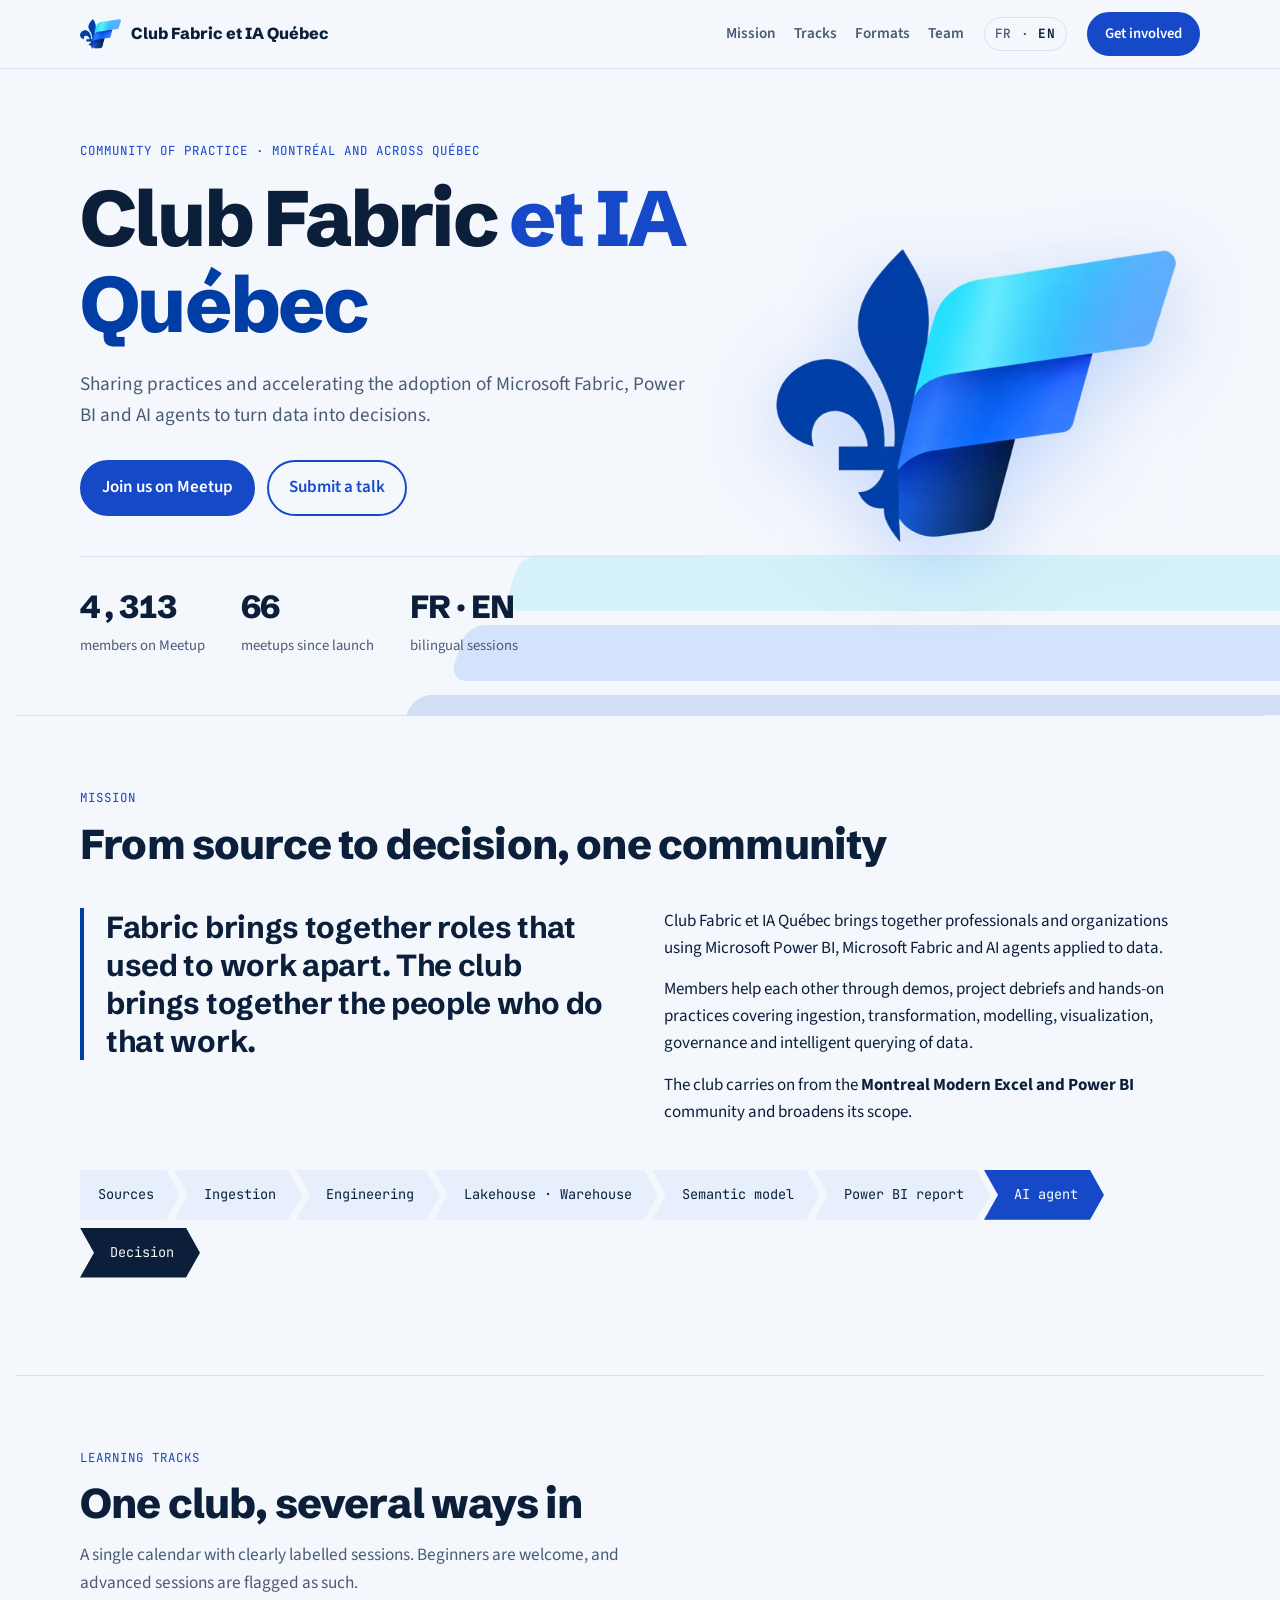
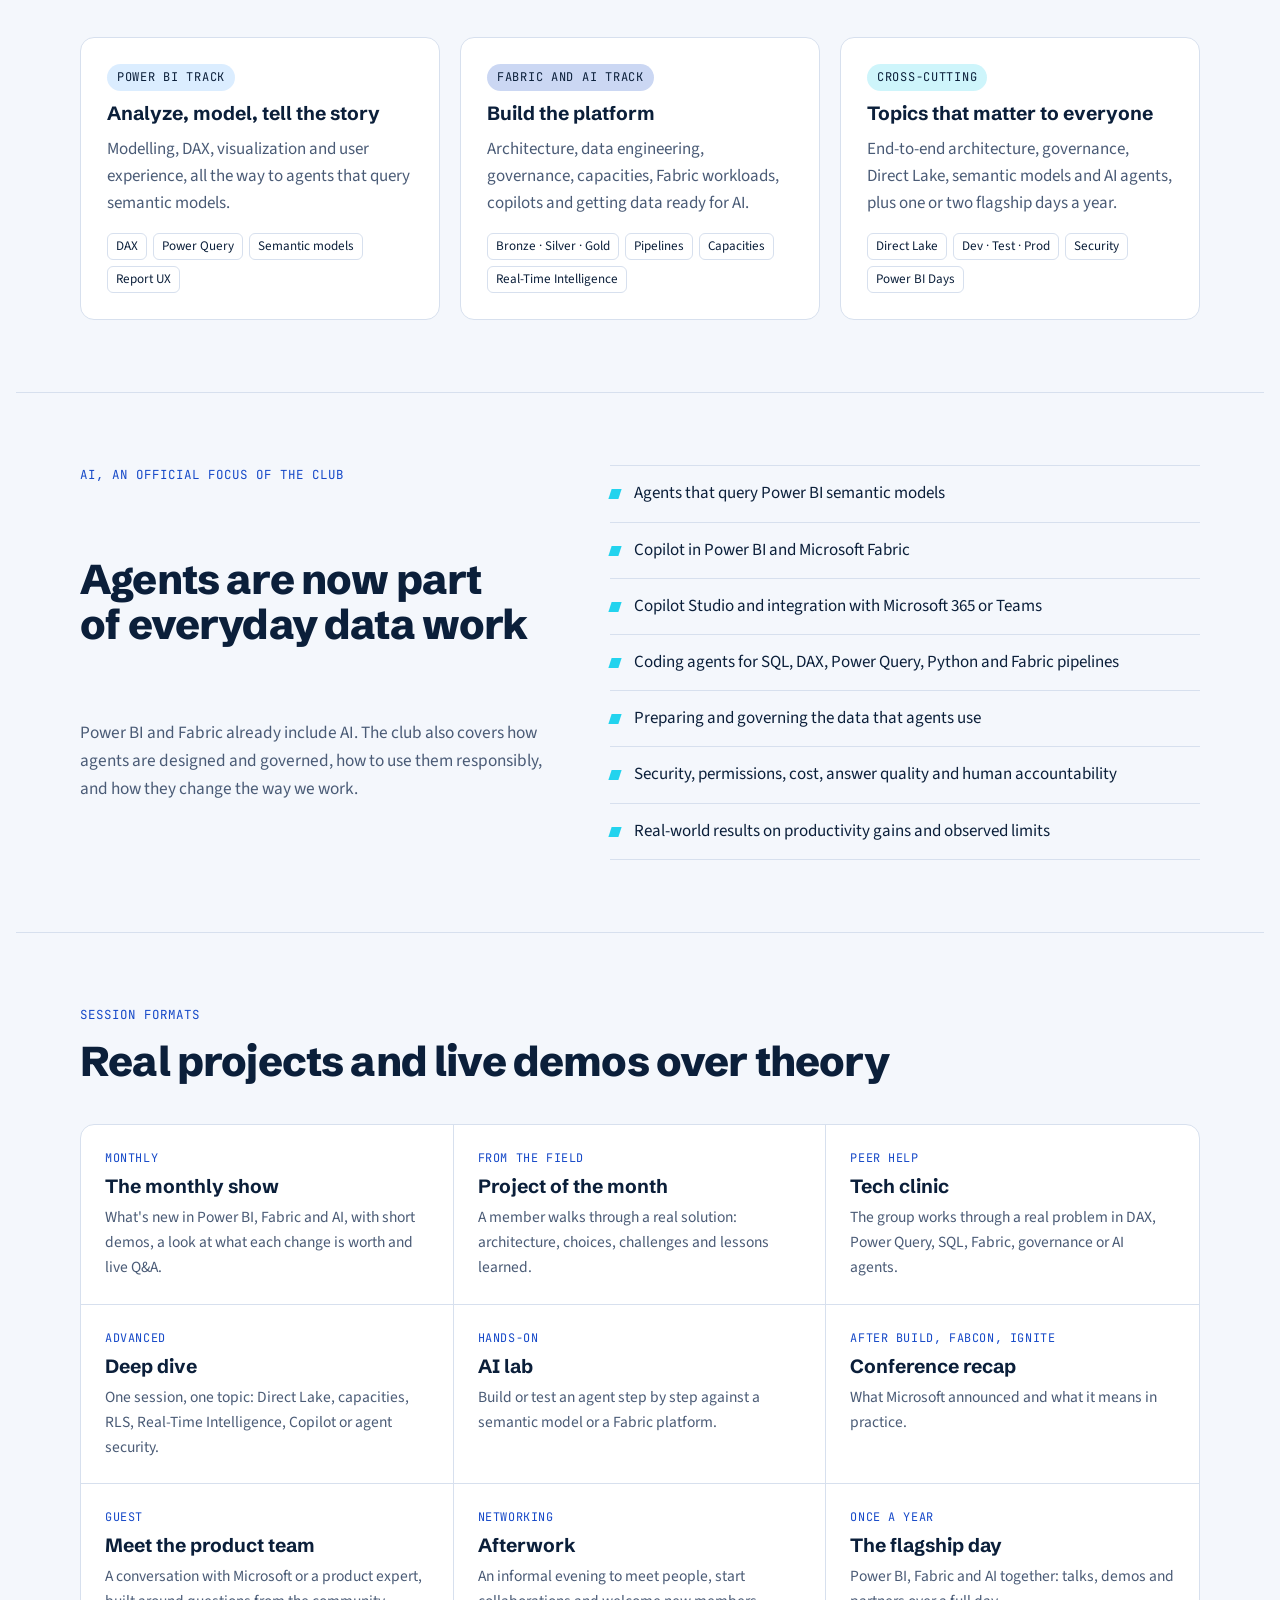
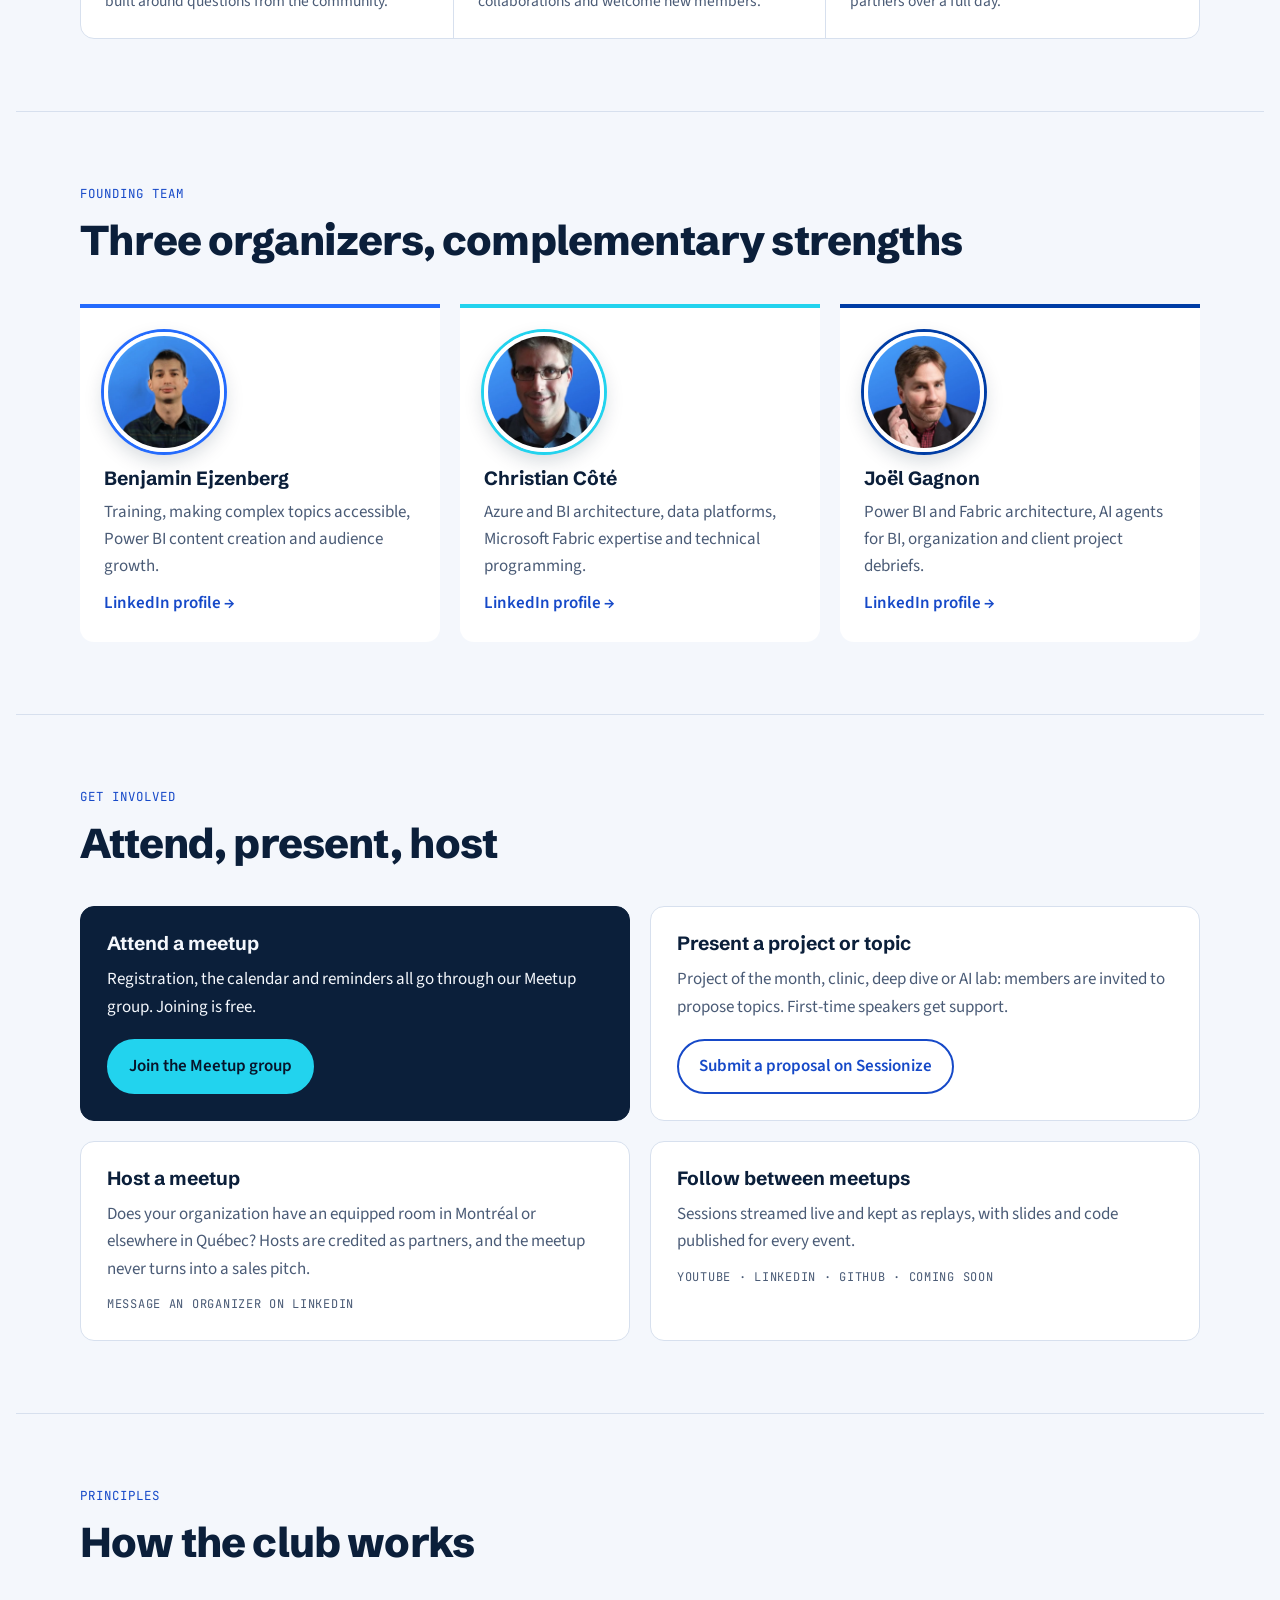
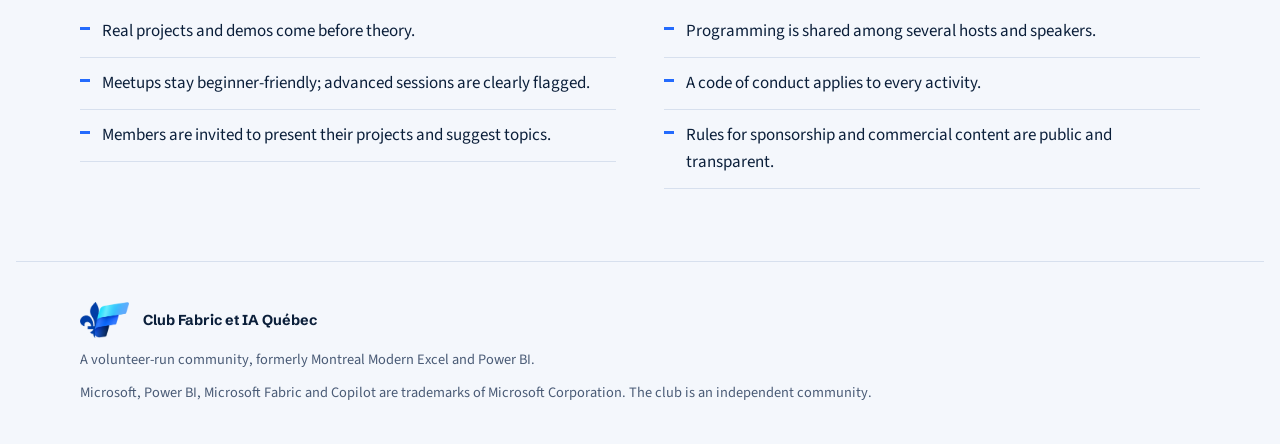
==== en.html @ 4f5534c7 "Add files via upload" ====
<!doctype html>
<html lang="en">
<head>
<meta charset="utf-8">
<meta name="viewport" content="width=device-width, initial-scale=1, viewport-fit=cover">
<title>Club Fabric et IA Québec</title>
<link rel="alternate" hreflang="fr" href="index.html">
<link rel="alternate" hreflang="en" href="en.html">
<link rel="stylesheet" href="styles.css">
<meta name="description" content="A Quebec community of practice for Power BI, Microsoft Fabric and AI agents.">
<link rel="preconnect" href="https://fonts.googleapis.com">
<link rel="preconnect" href="https://fonts.gstatic.com" crossorigin>
<link rel="stylesheet" href="https://fonts.googleapis.com/css2?family=Schibsted+Grotesk:wght@500;700;800&family=Source+Sans+3:wght@400;600&family=JetBrains+Mono:wght@500&display=swap">
</head>
<body>

<nav class="nav" aria-label="Main navigation">
  <div class="wrap">
    <a class="brand" href="#top"><img src="logo.webp" alt=""><span>Club Fabric et IA Québec</span></a>
    <ul>
      <li><a href="#mission">Mission</a></li>
      <li><a href="#tracks">Tracks</a></li>
      <li><a href="#formats">Formats</a></li>
      <li><a href="#team">Team</a></li>
    </ul>
    <a class="lang" href="index.html" hreflang="fr" lang="fr" aria-label="Version française">FR · <b>EN</b></a>
    <a class="btn btn-primary" href="#get-involved">Get involved</a>
  </div>
</nav>

<header class="hero" id="top">
  <div class="ribbons" aria-hidden="true"><span></span><span></span><span></span></div>
  <div class="wrap">
    <div>
      <p class="eyebrow">Community of practice · Montréal and across Québec</p>
      <h1 style="margin-top:14px">Club Fabric <span class="ia">et IA</span><span class="qc">Québec</span></h1>
      <p class="lede">Sharing practices and accelerating the adoption of Microsoft Fabric, Power BI and AI agents to turn data into decisions.</p>
      <div class="ctas">
        <a class="btn btn-primary" href="https://www.meetup.com/pugmontreal" target="_blank" rel="noopener">Join us on Meetup</a>
        <a class="btn btn-ghost" href="https://sessionize.com/Fabric_AI_Quebec" target="_blank" rel="noopener">Submit a talk</a>
      </div>
      <div class="stats">
        <div class="stat"><b>4,313</b><span>members on Meetup</span></div>
        <div class="stat"><b>66</b><span>meetups since launch</span></div>
        <div class="stat"><b>FR · EN</b><span>bilingual sessions</span></div>
      </div>
    </div>
    <div class="hero-logo"><img src="logo.webp" alt="Club Fabric et IA Québec emblem: a blue half fleur-de-lis joined to an F made of blue and cyan ribbons"></div>
  </div>
</header>

<main>
<section id="mission">
  <div class="wrap">
    <div class="sec-head">
      <p class="eyebrow">Mission</p>
      <h2>From source to decision, one community</h2>
    </div>
    <div class="mission">
      <blockquote>Fabric brings together roles that used to work apart. The club brings together the people who do that work.</blockquote>
      <div>
        <p>Club Fabric et IA Québec brings together professionals and organizations using Microsoft Power BI, Microsoft Fabric and AI agents applied to data.</p>
        <p>Members help each other through demos, project debriefs and hands-on practices covering ingestion, transformation, modelling, visualization, governance and intelligent querying of data.</p>
        <p>The club carries on from the <strong>Montreal Modern Excel and Power BI</strong> community and broadens its scope.</p>
      </div>
    </div>
    <ol class="flow" aria-label="The data journey the club covers" style="margin-top:44px">
      <li>Sources</li><li>Ingestion</li><li>Engineering</li><li>Lakehouse · Warehouse</li><li>Semantic model</li><li>Power BI report</li><li class="ai">AI agent</li><li class="dec">Decision</li>
    </ol>
  </div>
</section>

<section id="tracks">
  <div class="wrap">
    <div class="sec-head">
      <p class="eyebrow">Learning tracks</p>
      <h2>One club, several ways in</h2>
      <p class="lede">A single calendar with clearly labelled sessions. Beginners are welcome, and advanced sessions are flagged as such.</p>
    </div>
    <div class="tracks">
      <article class="track t-pbi">
        <span class="tag">Power BI track</span>
        <h3>Analyze, model, tell the story</h3>
        <p>Modelling, DAX, visualization and user experience, all the way to agents that query semantic models.</p>
        <div class="chips"><span>DAX</span><span>Power Query</span><span>Semantic models</span><span>Report UX</span></div>
      </article>
      <article class="track t-fab">
        <span class="tag">Fabric and AI track</span>
        <h3>Build the platform</h3>
        <p>Architecture, data engineering, governance, capacities, Fabric workloads, copilots and getting data ready for AI.</p>
        <div class="chips"><span>Bronze · Silver · Gold</span><span>Pipelines</span><span>Capacities</span><span>Real-Time Intelligence</span></div>
      </article>
      <article class="track t-x">
        <span class="tag">Cross-cutting</span>
        <h3>Topics that matter to everyone</h3>
        <p>End-to-end architecture, governance, Direct Lake, semantic models and AI agents, plus one or two flagship days a year.</p>
        <div class="chips"><span>Direct Lake</span><span>Dev · Test · Prod</span><span>Security</span><span>Power BI Days</span></div>
      </article>
    </div>
  </div>
</section>

<section id="ai">
  <div class="wrap ia-grid">
    <div class="sec-head" style="margin-bottom:0">
      <p class="eyebrow">AI, an official focus of the club</p>
      <h2>Agents are now part of everyday data work</h2>
      <p class="lede">Power BI and Fabric already include AI. The club also covers how agents are designed and governed, how to use them responsibly, and how they change the way we work.</p>
    </div>
    <ul class="ia-list">
      <li>Agents that query Power BI semantic models</li>
      <li>Copilot in Power BI and Microsoft Fabric</li>
      <li>Copilot Studio and integration with Microsoft 365 or Teams</li>
      <li>Coding agents for SQL, DAX, Power Query, Python and Fabric pipelines</li>
      <li>Preparing and governing the data that agents use</li>
      <li>Security, permissions, cost, answer quality and human accountability</li>
      <li>Real-world results on productivity gains and observed limits</li>
    </ul>
  </div>
</section>

<section id="formats">
  <div class="wrap">
    <div class="sec-head">
      <p class="eyebrow">Session formats</p>
      <h2>Real projects and live demos over theory</h2>
    </div>
    <div class="formats">
      <div class="fmt"><span class="when">Monthly</span><h3>The monthly show</h3><p>What's new in Power BI, Fabric and AI, with short demos, a look at what each change is worth and live Q&amp;A.</p></div>
      <div class="fmt"><span class="when">From the field</span><h3>Project of the month</h3><p>A member walks through a real solution: architecture, choices, challenges and lessons learned.</p></div>
      <div class="fmt"><span class="when">Peer help</span><h3>Tech clinic</h3><p>The group works through a real problem in DAX, Power Query, SQL, Fabric, governance or AI agents.</p></div>
      <div class="fmt"><span class="when">Advanced</span><h3>Deep dive</h3><p>One session, one topic: Direct Lake, capacities, RLS, Real-Time Intelligence, Copilot or agent security.</p></div>
      <div class="fmt"><span class="when">Hands-on</span><h3>AI lab</h3><p>Build or test an agent step by step against a semantic model or a Fabric platform.</p></div>
      <div class="fmt"><span class="when">After Build, FabCon, Ignite</span><h3>Conference recap</h3><p>What Microsoft announced and what it means in practice.</p></div>
      <div class="fmt"><span class="when">Guest</span><h3>Meet the product team</h3><p>A conversation with Microsoft or a product expert, built around questions from the community.</p></div>
      <div class="fmt"><span class="when">Networking</span><h3>Afterwork</h3><p>An informal evening to meet people, start collaborations and welcome new members.</p></div>
      <div class="fmt"><span class="when">Once a year</span><h3>The flagship day</h3><p>Power BI, Fabric and AI together: talks, demos and partners over a full day.</p></div>
    </div>
  </div>
</section>

<section id="team">
  <div class="wrap">
    <div class="sec-head">
      <p class="eyebrow">Founding team</p>
      <h2>Three organizers, complementary strengths</h2>
    </div>
    <div class="team">
      <article class="person">
        <img class="avatar" src="benjamin.webp" alt="Photo of Benjamin Ejzenberg" width="120" height="120" loading="lazy" decoding="async">
        <h3>Benjamin Ejzenberg</h3>
        <p>Training, making complex topics accessible, Power BI content creation and audience growth.</p>
        <a href="https://www.linkedin.com/in/benjaminejzenberg/" target="_blank" rel="noopener">LinkedIn profile →</a>
      </article>
      <article class="person">
        <img class="avatar" src="christian.webp" alt="Photo of Christian Côté" width="120" height="120" loading="lazy" decoding="async">
        <h3>Christian Côté</h3>
        <p>Azure and BI architecture, data platforms, Microsoft Fabric expertise and technical programming.</p>
        <a href="https://www.linkedin.com/in/ccote/" target="_blank" rel="noopener">LinkedIn profile →</a>
      </article>
      <article class="person">
        <img class="avatar" src="joel.webp" alt="Photo of Joël Gagnon" width="120" height="120" loading="lazy" decoding="async">
        <h3>Joël Gagnon</h3>
        <p>Power BI and Fabric architecture, AI agents for BI, organization and client project debriefs.</p>
        <a href="https://www.linkedin.com/in/joelgagnon/" target="_blank" rel="noopener">LinkedIn profile →</a>
      </article>
    </div>
  </div>
</section>

<section id="get-involved">
  <div class="wrap">
    <div class="sec-head">
      <p class="eyebrow">Get involved</p>
      <h2>Attend, present, host</h2>
    </div>
    <div class="join">
      <article class="card main">
        <h3>Attend a meetup</h3>
        <p>Registration, the calendar and reminders all go through our Meetup group. Joining is free.</p>
        <a class="btn btn-primary" href="https://www.meetup.com/pugmontreal" target="_blank" rel="noopener">Join the Meetup group</a>
      </article>
      <article class="card">
        <h3>Present a project or topic</h3>
        <p>Project of the month, clinic, deep dive or AI lab: members are invited to propose topics. First-time speakers get support.</p>
        <a class="btn btn-ghost" href="https://sessionize.com/Fabric_AI_Quebec" target="_blank" rel="noopener">Submit a proposal on Sessionize</a>
      </article>
      <article class="card">
        <h3>Host a meetup</h3>
        <p>Does your organization have an equipped room in Montréal or elsewhere in Québec? Hosts are credited as partners, and the meetup never turns into a sales pitch.</p>
        <span class="soon">Message an organizer on LinkedIn</span>
      </article>
      <article class="card">
        <h3>Follow between meetups</h3>
        <p>Sessions streamed live and kept as replays, with slides and code published for every event.</p>
        <span class="soon">YouTube · LinkedIn · GitHub · coming soon</span>
      </article>
    </div>
  </div>
</section>

<section id="principles">
  <div class="wrap">
    <div class="sec-head">
      <p class="eyebrow">Principles</p>
      <h2>How the club works</h2>
    </div>
    <ul class="principles">
      <li>Real projects and demos come before theory.</li>
      <li>Meetups stay beginner-friendly; advanced sessions are clearly flagged.</li>
      <li>Members are invited to present their projects and suggest topics.</li>
      <li>Programming is shared among several hosts and speakers.</li>
      <li>A code of conduct applies to every activity.</li>
      <li>Rules for sponsorship and commercial content are public and transparent.</li>
    </ul>
  </div>
</section>
</main>

<footer>
  <div class="wrap">
    <div class="row"><img src="logo.webp" alt=""><strong>Club Fabric et IA Québec</strong></div>
    <p>A volunteer-run community, formerly Montreal Modern Excel and Power BI.</p>
    <p>Microsoft, Power BI, Microsoft Fabric and Copilot are trademarks of Microsoft Corporation. The club is an independent community.</p>
  </div>
</footer>
</body>
</html>
---- styles.css ----
body{margin:0}
img{max-width:100%}

/* Layout: page de communauté en une colonne large; bandes inclinées reprenant les rubans du logo; le continuum des données sert de fil conducteur. */
:root{
  --bg:#F4F7FC; --surface:#FFFFFF; --ink:#0B1F3A; --muted:#4A5B76; --line:#D7E0EE;
  --accent:#1649C8; --accent-2:#246BFD; --azure:#4CA7FF; --cyan:#22D3EE; --lys:#003DA5;
  --on-accent:#FFFFFF; --tint:#E7EFFD;
  --f-display:"Schibsted Grotesk","Segoe UI",system-ui,sans-serif;
  --f-body:"Source Sans 3","Segoe UI",system-ui,sans-serif;
  --f-mono:"JetBrains Mono",ui-monospace,Consolas,monospace;
  --wrap:1120px;
}
@media (prefers-color-scheme:dark){:root:not([data-theme="light"]){
  --bg:#07142A; --surface:#0C1E3B; --ink:#E6EEFA; --muted:#9EB1CF; --line:#1C3459;
  --accent:#4CA7FF; --accent-2:#6CB6FF; --azure:#4CA7FF; --cyan:#22D3EE; --lys:#5C8DE6;
  --on-accent:#07142A; --tint:#102A50; color-scheme:dark}}
:root[data-theme="dark"]{
  --bg:#07142A; --surface:#0C1E3B; --ink:#E6EEFA; --muted:#9EB1CF; --line:#1C3459;
  --accent:#4CA7FF; --accent-2:#6CB6FF; --azure:#4CA7FF; --cyan:#22D3EE; --lys:#5C8DE6;
  --on-accent:#07142A; --tint:#102A50; color-scheme:dark}

*{box-sizing:border-box}
html{scroll-behavior:smooth}
@media (prefers-reduced-motion:reduce){html{scroll-behavior:auto}*{animation:none!important;transition:none!important}}
body{background:var(--bg);color:var(--ink);font-family:var(--f-body);font-size:17px;line-height:1.6;padding-inline:16px}
.wrap{max-width:var(--wrap);margin-inline:auto}
a{color:var(--accent)}
a:focus-visible,button:focus-visible{outline:3px solid var(--cyan);outline-offset:3px;border-radius:4px}
h1,h2,h3{font-family:var(--f-display);line-height:1.1;text-wrap:balance;margin:0}
h2{font-size:clamp(1.8rem,3.6vw,2.6rem);font-weight:800;letter-spacing:-.02em}
h3{font-size:1.2rem;font-weight:700}
p{margin:0}
.eyebrow{font-family:var(--f-mono);font-size:.78rem;letter-spacing:.08em;text-transform:uppercase;color:var(--accent)}
.lede{color:var(--muted);max-width:62ch;font-size:1.08rem}

/* Nav */
.nav{position:sticky;top:env(safe-area-inset-top,0px);z-index:10;background:color-mix(in srgb,var(--bg) 88%,transparent);backdrop-filter:blur(10px);border-bottom:1px solid var(--line);margin-inline:-16px;padding-inline:16px}
.nav .wrap{display:flex;align-items:center;gap:20px;padding-block:12px}
.brand{display:flex;align-items:center;gap:10px;text-decoration:none;color:var(--ink);font-family:var(--f-display);font-weight:800;font-size:1rem;white-space:nowrap}
.brand img{height:30px;width:auto}
.nav ul{display:flex;gap:18px;list-style:none;margin:0 0 0 auto;padding:0;flex-wrap:wrap}
.nav ul a{color:var(--muted);text-decoration:none;font-weight:600;font-size:.95rem}
.nav ul a:hover{color:var(--ink)}
@media (max-width:860px){.nav ul{display:none}}
.btn{display:inline-flex;align-items:center;gap:8px;padding:12px 20px;border-radius:999px;font-weight:600;text-decoration:none;border:2px solid var(--accent);transition:transform .15s ease,background .15s}
.btn:hover{transform:translateY(-1px)}
.btn-primary{background:var(--accent);color:var(--on-accent)}
.btn-ghost{color:var(--accent);background:transparent}
.nav .btn{padding:8px 16px;font-size:.92rem;margin-left:auto}
@media (min-width:861px){.nav .btn{margin-left:0}}

/* Hero */
.hero{position:relative;padding-block:72px 56px;overflow:hidden;margin-inline:-16px;padding-inline:16px}
.hero .wrap{display:grid;grid-template-columns:1.25fr .9fr;gap:48px;align-items:center;position:relative;z-index:1}
.hero h1{font-size:clamp(2.6rem,6.4vw,4.9rem);font-weight:800;letter-spacing:-.035em}
.hero h1 .ia{color:var(--accent)}
.hero h1 .qc{display:block;color:var(--lys)}
.hero .lede{margin-top:22px;font-size:1.2rem}
.hero .ctas{display:flex;gap:12px;flex-wrap:wrap;margin-top:30px}
.hero-logo{justify-self:center;width:100%;max-width:400px}
.hero-logo img{width:100%;height:auto;filter:drop-shadow(0 20px 40px color-mix(in srgb,var(--accent-2) 25%,transparent))}
.ribbons{position:absolute;inset:auto -10% -60px auto;width:70%;height:220px;z-index:0;pointer-events:none;opacity:.14}
.ribbons span{position:absolute;right:0;height:56px;width:100%;border-radius:18px;transform:skewX(-18deg)}
.ribbons span:nth-child(1){top:0;background:var(--cyan)}
.ribbons span:nth-child(2){top:70px;right:6%;background:var(--accent-2)}
.ribbons span:nth-child(3){top:140px;right:12%;background:var(--accent)}
.stats{display:flex;gap:36px;flex-wrap:wrap;margin-top:40px;padding-top:24px;border-top:1px solid var(--line)}
.stat b{display:block;font-family:var(--f-display);font-size:2rem;font-weight:800;font-variant-numeric:tabular-nums;letter-spacing:-.02em}
.stat span{color:var(--muted);font-size:.92rem}
@media (max-width:820px){.hero .wrap{grid-template-columns:1fr}.hero-logo{order:-1;max-width:220px;justify-self:start}.hero{padding-block:40px}}

/* Sections */
section{padding-block:72px;border-top:1px solid var(--line)}
.sec-head{display:grid;gap:14px;margin-bottom:40px}

/* Continuum */
.flow{display:flex;flex-wrap:wrap;gap:0;margin-top:8px;list-style:none;padding:0}
.flow li{position:relative;padding:14px 26px 14px 30px;font-family:var(--f-mono);font-size:.85rem;color:var(--ink);background:var(--tint);clip-path:polygon(0 0,calc(100% - 14px) 0,100% 50%,calc(100% - 14px) 100%,0 100%,14px 50%);margin-right:-6px;margin-bottom:8px}
.flow li:first-child{clip-path:polygon(0 0,calc(100% - 14px) 0,100% 50%,calc(100% - 14px) 100%,0 100%);padding-left:18px}
.flow li.ai{background:var(--accent);color:var(--on-accent)}
.flow li.dec{background:var(--ink);color:var(--bg)}
.mission{display:grid;grid-template-columns:1fr 1fr;gap:48px;align-items:start}
.mission blockquote{margin:0;font-family:var(--f-display);font-size:clamp(1.4rem,2.6vw,1.9rem);font-weight:700;line-height:1.25;letter-spacing:-.01em;border-left:4px solid var(--lys);padding-left:22px}
.mission p+p{margin-top:14px}
@media (max-width:820px){.mission{grid-template-columns:1fr;gap:28px}}

/* Parcours */
.tracks{display:grid;grid-template-columns:repeat(3,1fr);gap:20px}
.track{background:var(--surface);border:1px solid var(--line);border-radius:14px;padding:26px;display:grid;gap:12px;align-content:start;min-width:0}
.track .tag{font-family:var(--f-mono);font-size:.75rem;letter-spacing:.06em;text-transform:uppercase;padding:4px 10px;border-radius:999px;justify-self:start}
.t-pbi .tag{background:color-mix(in srgb,var(--azure) 20%,transparent);color:var(--ink)}
.t-fab .tag{background:color-mix(in srgb,var(--accent) 22%,transparent);color:var(--ink)}
.t-x .tag{background:color-mix(in srgb,var(--cyan) 22%,transparent);color:var(--ink)}
.track p{color:var(--muted)}
.chips{display:flex;flex-wrap:wrap;gap:6px;margin-top:4px}
.chips span{font-size:.82rem;border:1px solid var(--line);border-radius:6px;padding:2px 8px;color:var(--ink)}
@media (max-width:900px){.tracks{grid-template-columns:1fr}}

/* IA */
.ia-grid{display:grid;grid-template-columns:.9fr 1.1fr;gap:48px}
.ia-list{list-style:none;margin:0;padding:0;display:grid;gap:0;border-top:1px solid var(--line)}
.ia-list li{padding:14px 0;border-bottom:1px solid var(--line);display:flex;gap:14px}
.ia-list li::before{content:"";flex:none;width:10px;height:10px;margin-top:9px;background:var(--cyan);transform:skewX(-18deg)}
@media (max-width:820px){.ia-grid{grid-template-columns:1fr;gap:28px}}

/* Formats */
.formats{display:grid;grid-template-columns:repeat(3,1fr);gap:0;border:1px solid var(--line);border-radius:14px;overflow:hidden;background:var(--surface)}
.fmt{padding:24px;border-right:1px solid var(--line);border-bottom:1px solid var(--line);display:grid;gap:8px;align-content:start}
.fmt:nth-child(3n){border-right:0}
.fmt:nth-last-child(-n+3){border-bottom:0}
.fmt .when{font-family:var(--f-mono);font-size:.74rem;color:var(--accent);letter-spacing:.05em;text-transform:uppercase}
.fmt p{color:var(--muted);font-size:.97rem}
@media (max-width:900px){.formats{grid-template-columns:1fr}.fmt{border-right:0}.fmt:nth-last-child(-n+3){border-bottom:1px solid var(--line)}.fmt:last-child{border-bottom:0}}

/* Saison */
.season{list-style:none;margin:0;padding:0;display:grid;grid-template-columns:repeat(6,1fr);gap:12px;counter-reset:m}
.season li{background:var(--surface);border:1px solid var(--line);border-radius:12px;padding:18px;display:grid;gap:8px;align-content:start;position:relative;min-width:0}
.season li::before{counter-increment:m;content:"Mois " counter(m);font-family:var(--f-mono);font-size:.74rem;color:var(--muted);letter-spacing:.05em;text-transform:uppercase}
.season h3{font-size:1.02rem}
.season p{font-size:.93rem;color:var(--muted)}
.season li:first-child{background:var(--accent);border-color:var(--accent)}
.season li:first-child h3,.season li:first-child p,.season li:first-child::before{color:var(--on-accent)}
.note{margin-top:18px;color:var(--muted);font-size:.92rem}
@media (max-width:1000px){.season{grid-template-columns:repeat(3,1fr)}}
@media (max-width:600px){.season{grid-template-columns:1fr}}

/* Équipe */
.team{display:grid;grid-template-columns:repeat(3,1fr);gap:20px}
.person{border-top:4px solid var(--accent-2);background:var(--surface);border-radius:0 0 14px 14px;padding:24px;display:grid;gap:10px;align-content:start}
.person:nth-child(2){border-top-color:var(--cyan)}
.person:nth-child(3){border-top-color:var(--lys)}
.person .avatar{width:120px;height:120px;border-radius:50%;object-fit:cover;border:4px solid var(--surface);box-shadow:0 0 0 3px var(--accent-2),0 8px 20px rgba(11,31,58,.18);margin-bottom:6px}
.person:nth-child(2) .avatar{box-shadow:0 0 0 3px var(--cyan),0 8px 20px rgba(11,31,58,.18)}
.person:nth-child(3) .avatar{box-shadow:0 0 0 3px var(--lys),0 8px 20px rgba(11,31,58,.18)}
.person p{color:var(--muted)}
.person a{font-weight:600;text-decoration:none}
.person a:hover{text-decoration:underline}
@media (max-width:900px){.team{grid-template-columns:1fr}}

/* Participer */
.join{display:grid;grid-template-columns:repeat(2,1fr);gap:20px}
.card{background:var(--surface);border:1px solid var(--line);border-radius:14px;padding:26px;display:grid;gap:12px;align-content:start}
.card p{color:var(--muted)}
.card .soon{font-family:var(--f-mono);font-size:.75rem;color:var(--muted);text-transform:uppercase;letter-spacing:.06em}
.card.main{background:var(--ink);border-color:var(--ink)}
.card.main h3,.card.main p{color:var(--bg)}
.card.main .btn-primary{background:var(--cyan);border-color:var(--cyan);color:#07142A}
.card .btn{justify-self:start;margin-top:6px}
@media (max-width:760px){.join{grid-template-columns:1fr}}

/* Principes */
.principles{columns:2;column-gap:48px;list-style:none;padding:0;margin:0}
.principles li{break-inside:avoid;padding:12px 0 12px 22px;position:relative;border-bottom:1px solid var(--line)}
.principles li::before{content:"";position:absolute;left:0;top:21px;width:10px;height:3px;background:var(--accent-2)}
@media (max-width:760px){.principles{columns:1}}

footer{border-top:1px solid var(--line);padding-block:40px;color:var(--muted);font-size:.9rem}
footer .wrap{display:grid;gap:10px}
footer .row{display:flex;gap:14px;align-items:center;flex-wrap:wrap}
footer img{height:36px;width:auto}
footer strong{color:var(--ink);font-family:var(--f-display)}

/* Sélecteur de langue */
.lang{font-family:var(--f-mono);font-size:.8rem;font-weight:500;letter-spacing:.06em;color:var(--muted);text-decoration:none;border:1px solid var(--line);border-radius:999px;padding:6px 10px;white-space:nowrap}
.lang:hover{color:var(--ink);border-color:var(--accent)}
.lang b{color:var(--ink)}
@media (max-width:860px){.lang{margin-left:auto}.nav .btn{margin-left:0}}
@media (max-width:420px){.brand span{display:none}}
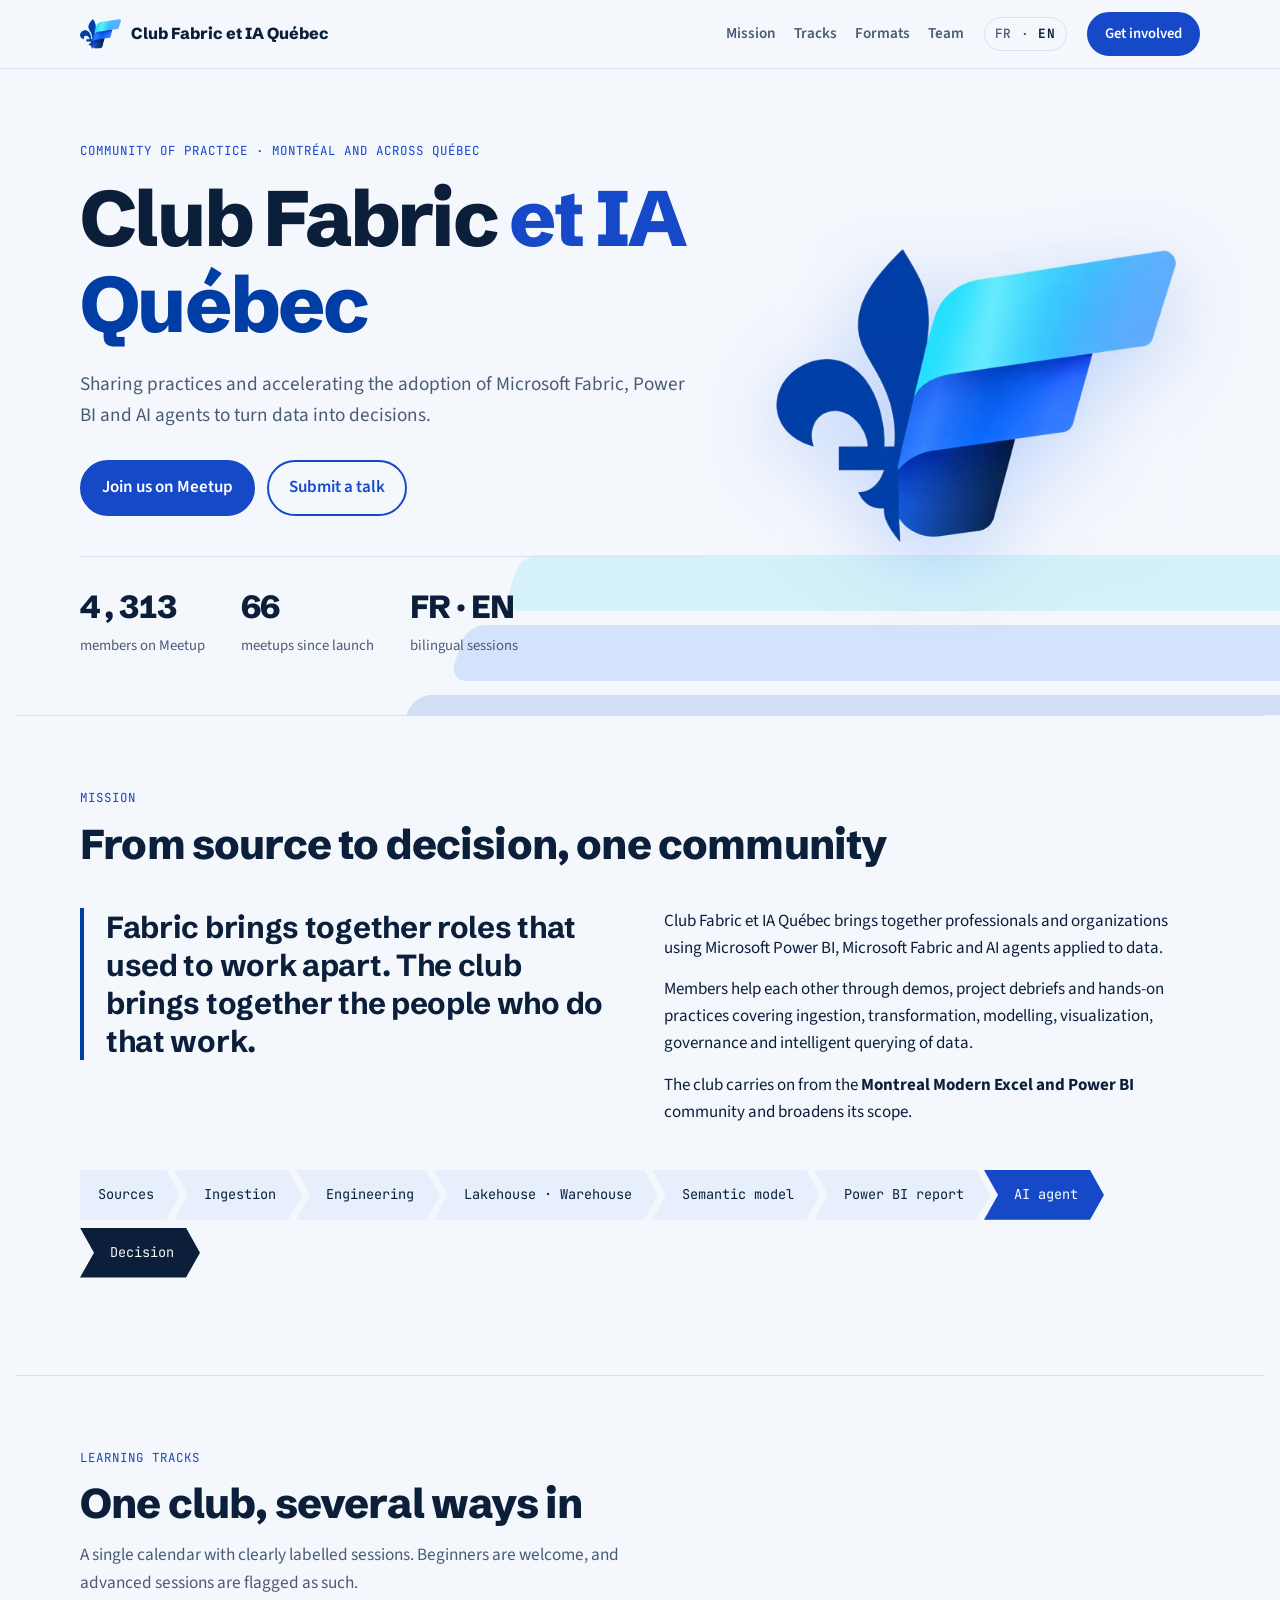
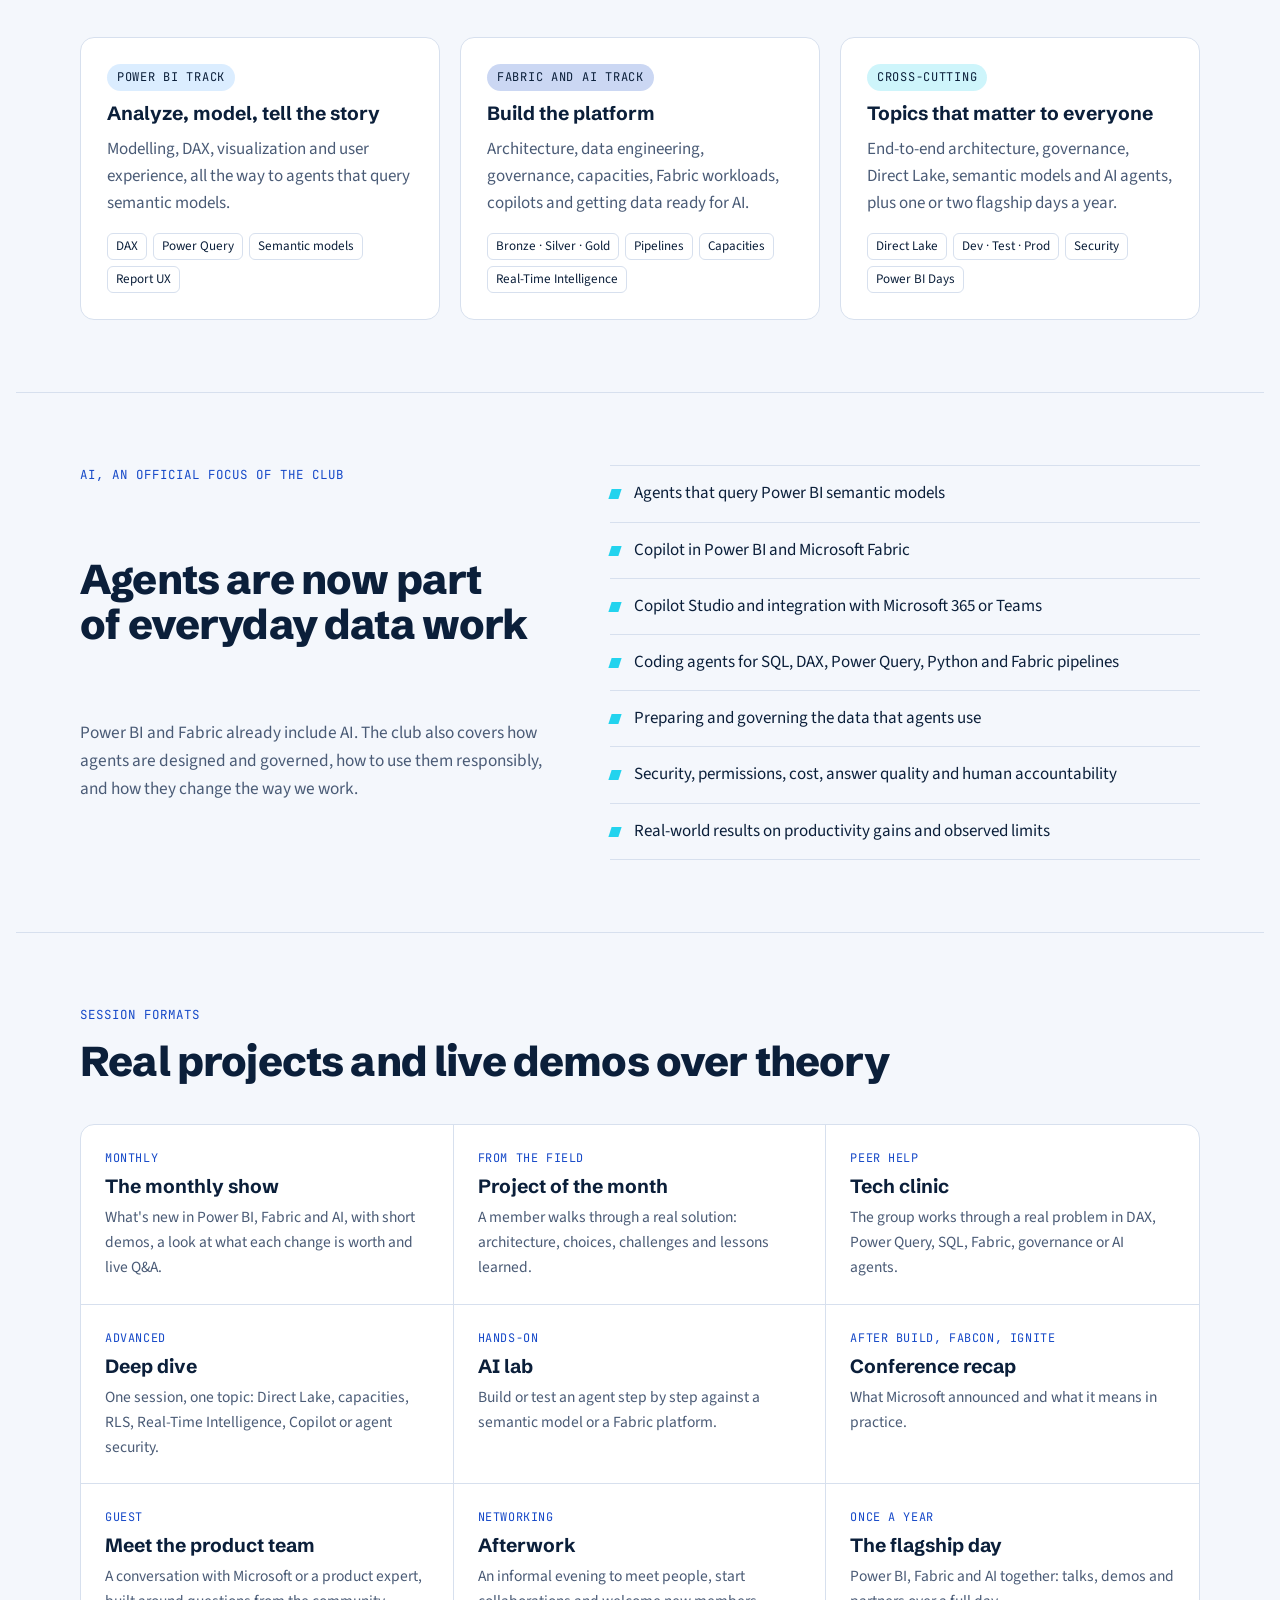
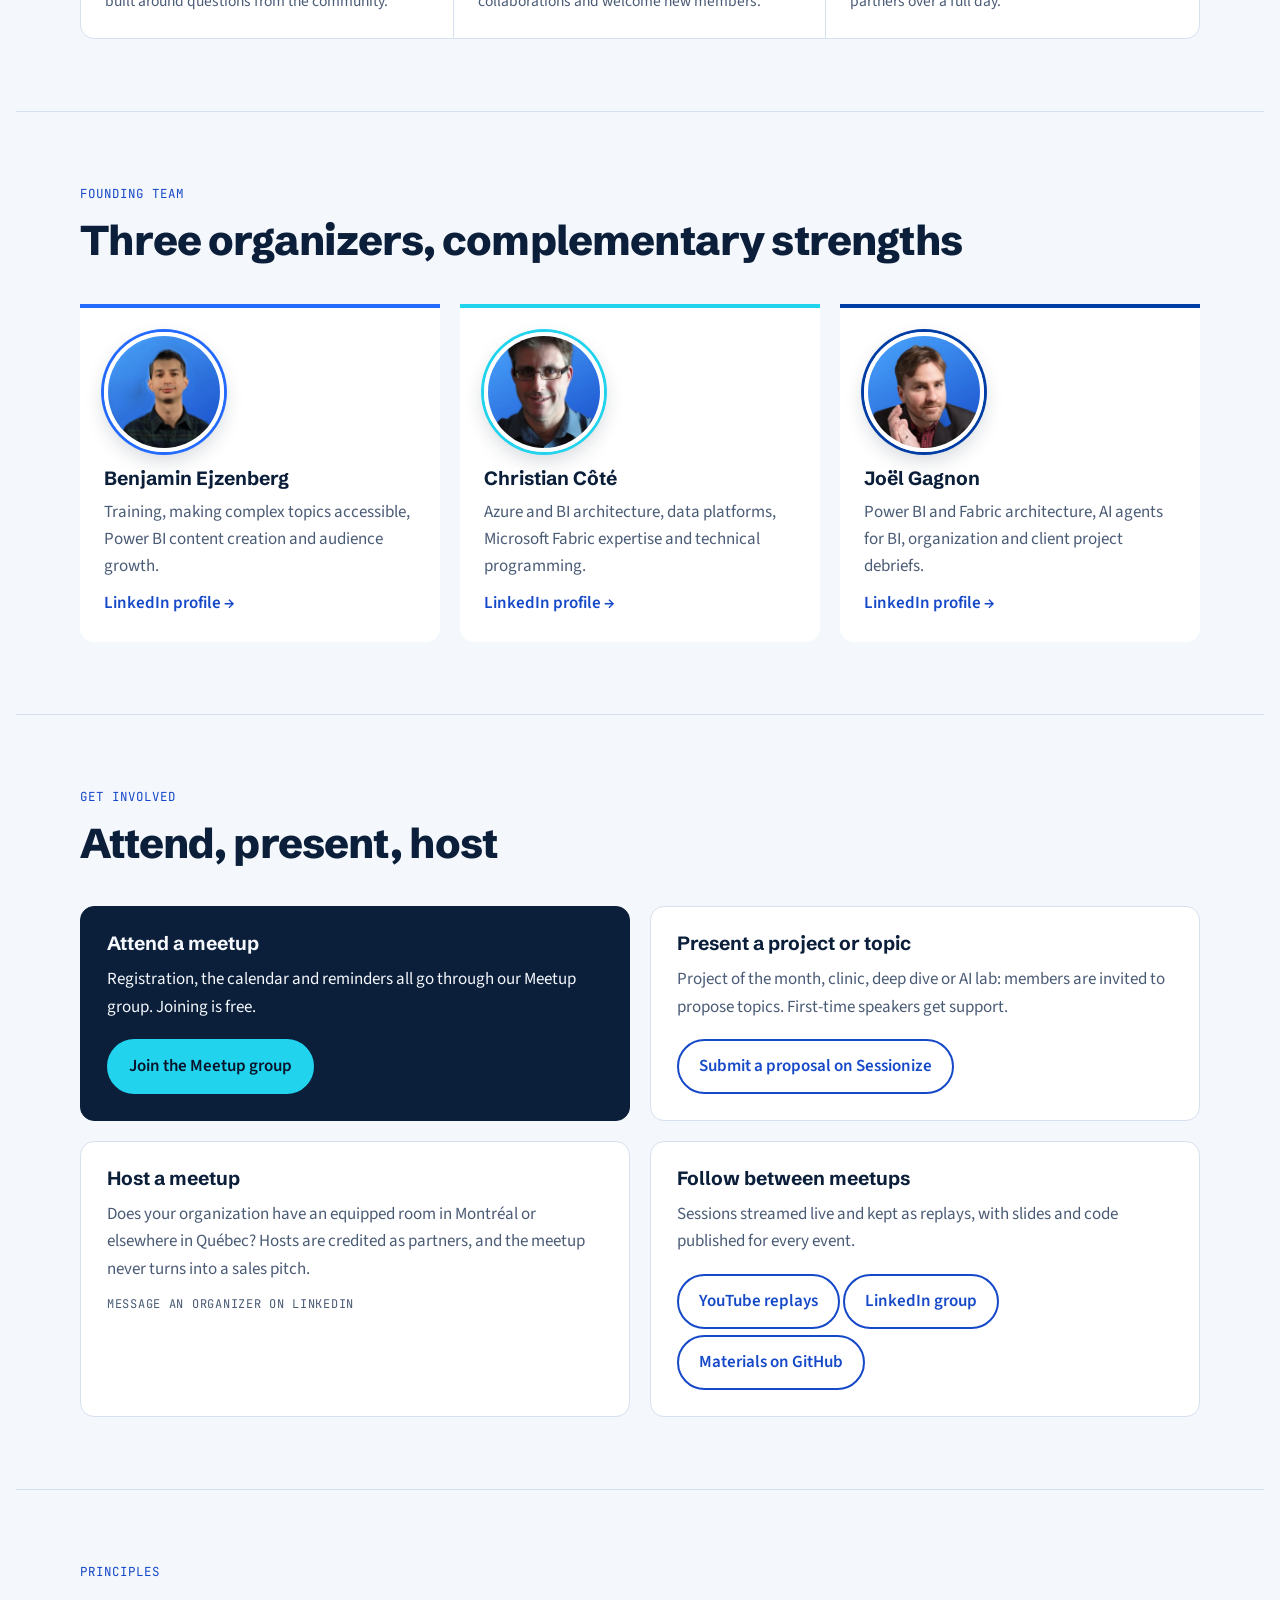
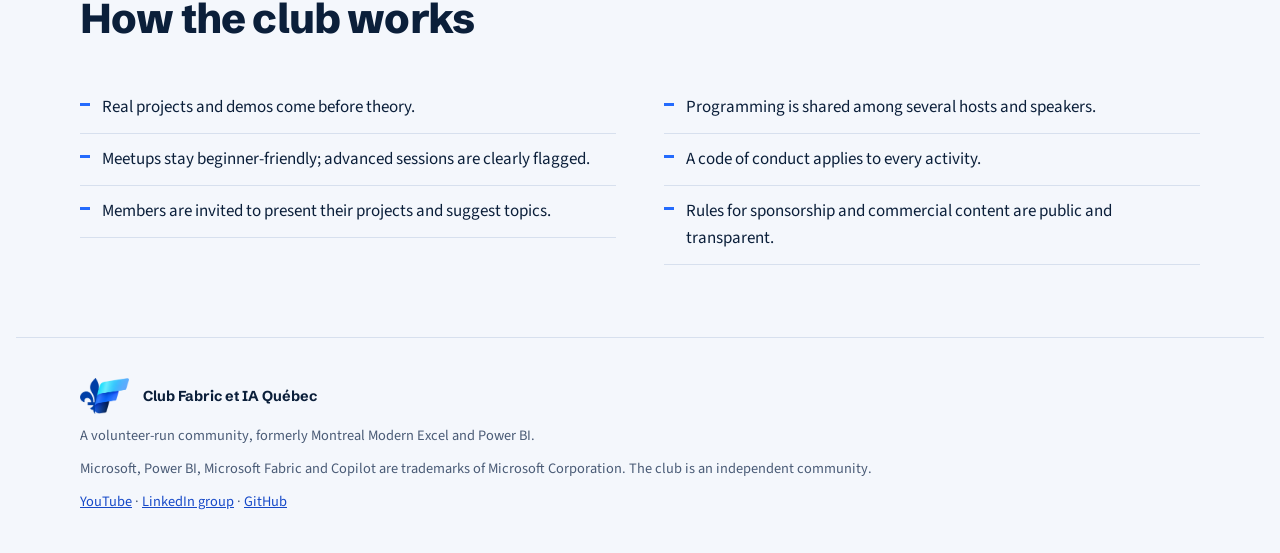
==== commit 6519bdf9: "Add files via upload" ====
--- a/en.html
+++ b/en.html
@@ -193,7 +193,11 @@
       <article class="card">
         <h3>Follow between meetups</h3>
         <p>Sessions streamed live and kept as replays, with slides and code published for every event.</p>
-        <span class="soon">YouTube · LinkedIn · GitHub · coming soon</span>
+        <div class="links">
+          <a class="btn btn-ghost" href="https://www.youtube.com/@clubfabriciaquebec" target="_blank" rel="noopener">YouTube replays</a>
+          <a class="btn btn-ghost" href="https://www.linkedin.com/groups/40972290/" target="_blank" rel="noopener">LinkedIn group</a>
+          <a class="btn btn-ghost" href="https://github.com/Fabric-AI-Quebec/Rencontres" target="_blank" rel="noopener">Materials on GitHub</a>
+        </div>
       </article>
     </div>
   </div>
@@ -222,6 +226,7 @@
     <div class="row"><img src="logo.webp" alt=""><strong>Club Fabric et IA Québec</strong></div>
     <p>A volunteer-run community, formerly Montreal Modern Excel and Power BI.</p>
     <p>Microsoft, Power BI, Microsoft Fabric and Copilot are trademarks of Microsoft Corporation. The club is an independent community.</p>
+    <p class="social"><a href="https://www.youtube.com/@clubfabriciaquebec" target="_blank" rel="noopener">YouTube</a> · <a href="https://www.linkedin.com/groups/40972290/" target="_blank" rel="noopener">LinkedIn group</a> · <a href="https://github.com/Fabric-AI-Quebec/Rencontres" target="_blank" rel="noopener">GitHub</a></p>
   </div>
 </footer>
 </body>
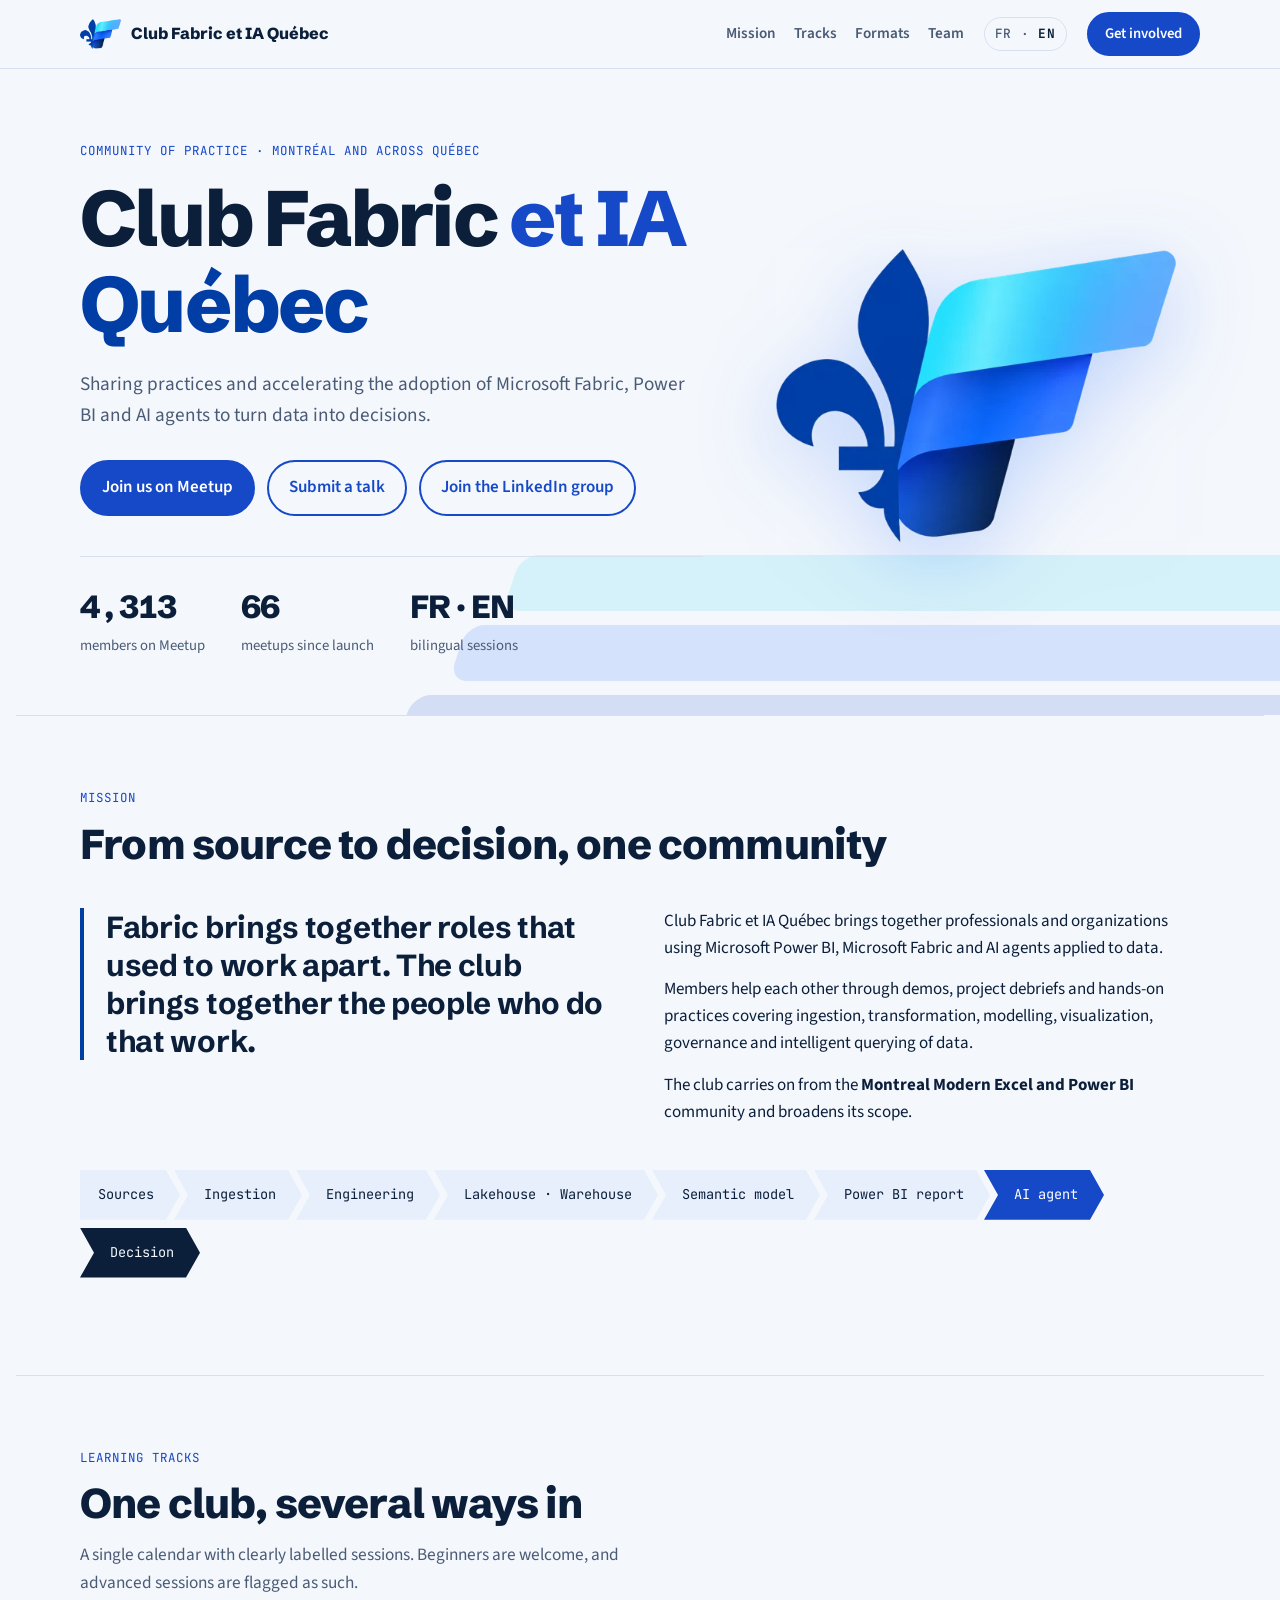
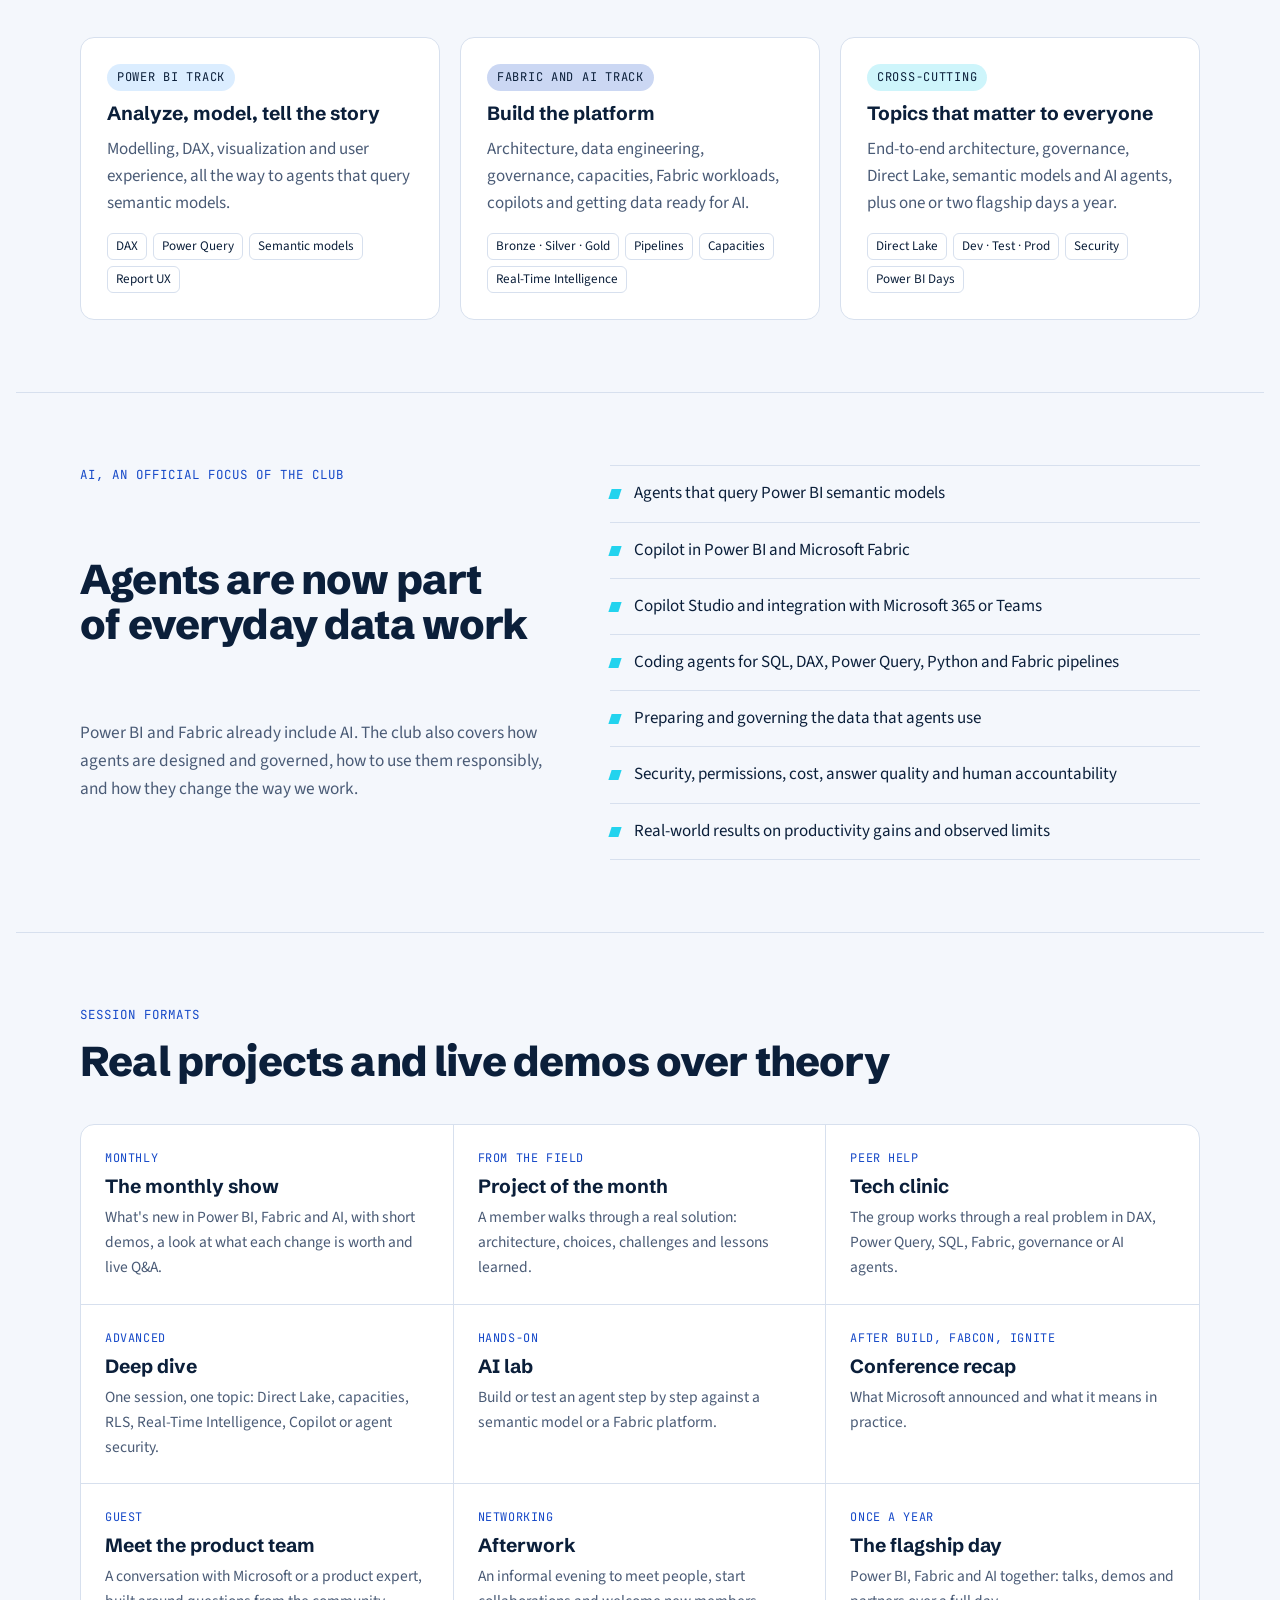
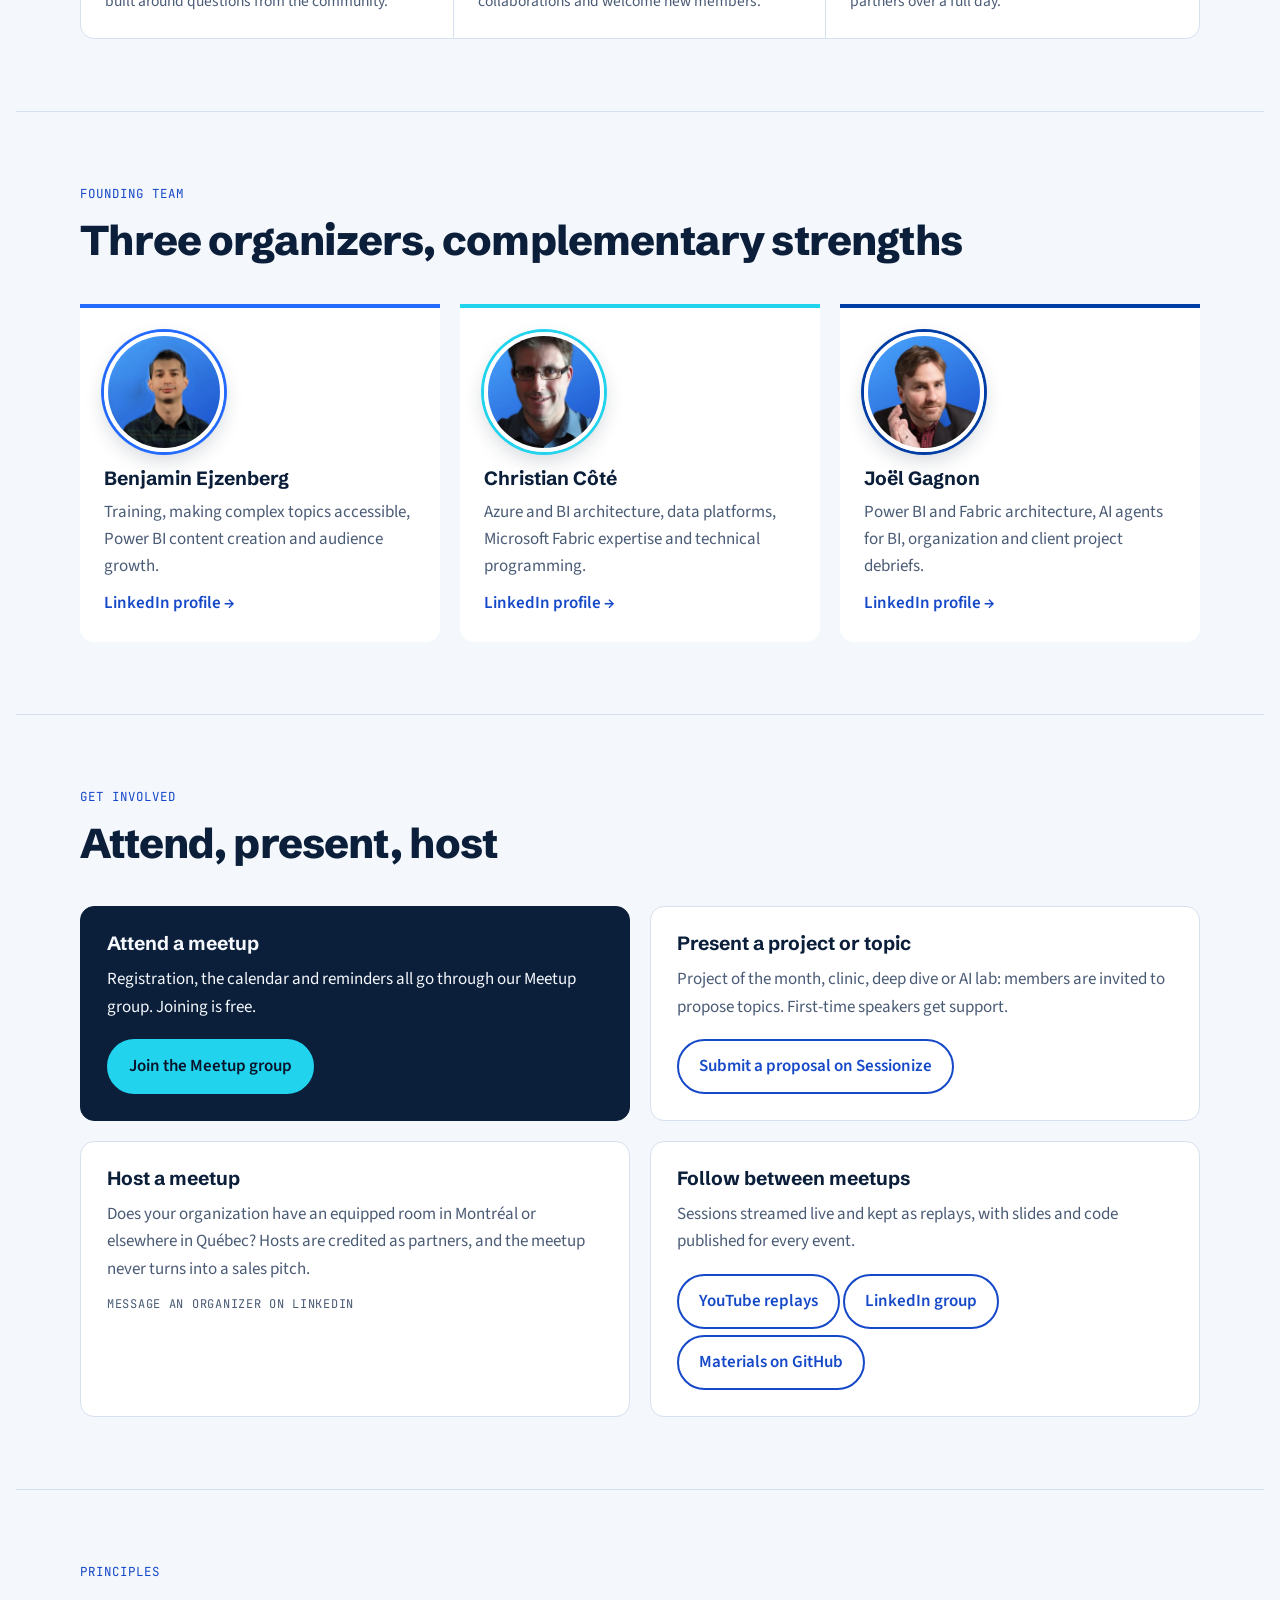
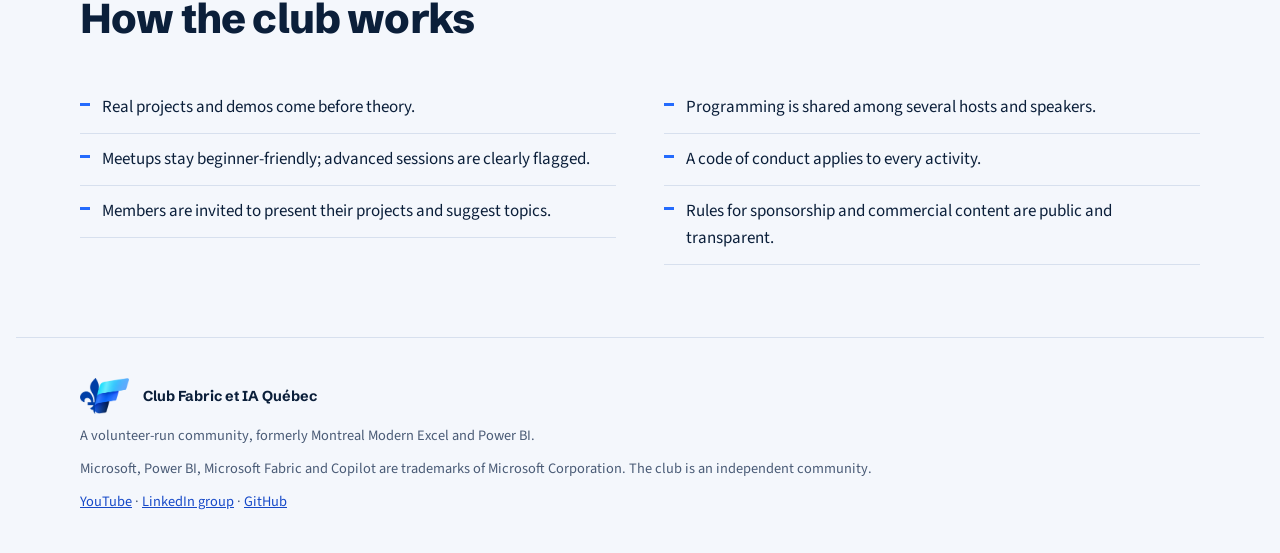
==== commit 16beb3d9: "Add files via upload" ====
--- a/en.html
+++ b/en.html
@@ -38,6 +38,7 @@
       <div class="ctas">
         <a class="btn btn-primary" href="https://www.meetup.com/pugmontreal" target="_blank" rel="noopener">Join us on Meetup</a>
         <a class="btn btn-ghost" href="https://sessionize.com/Fabric_AI_Quebec" target="_blank" rel="noopener">Submit a talk</a>
+        <a class="btn btn-ghost" href="https://www.linkedin.com/groups/40972290/" target="_blank" rel="noopener">Join the LinkedIn group</a>
       </div>
       <div class="stats">
         <div class="stat"><b>4,313</b><span>members on Meetup</span></div>
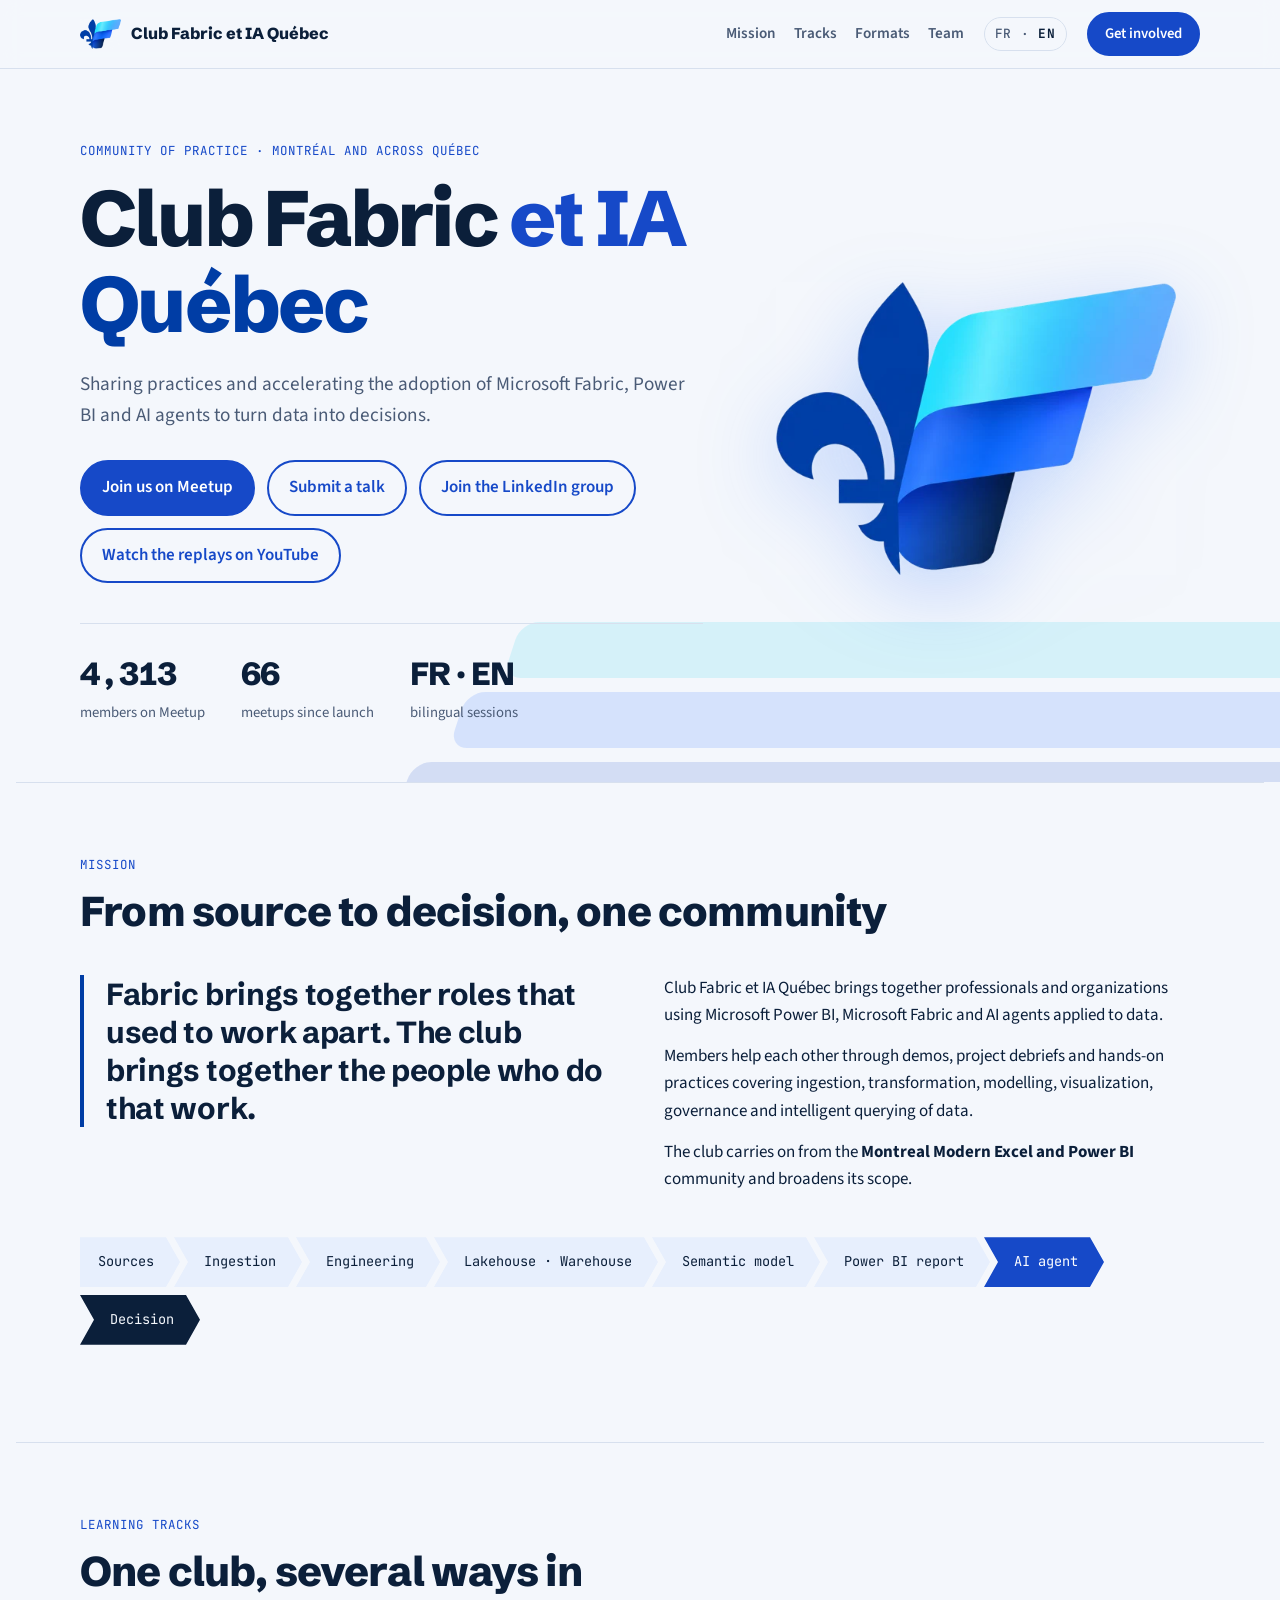
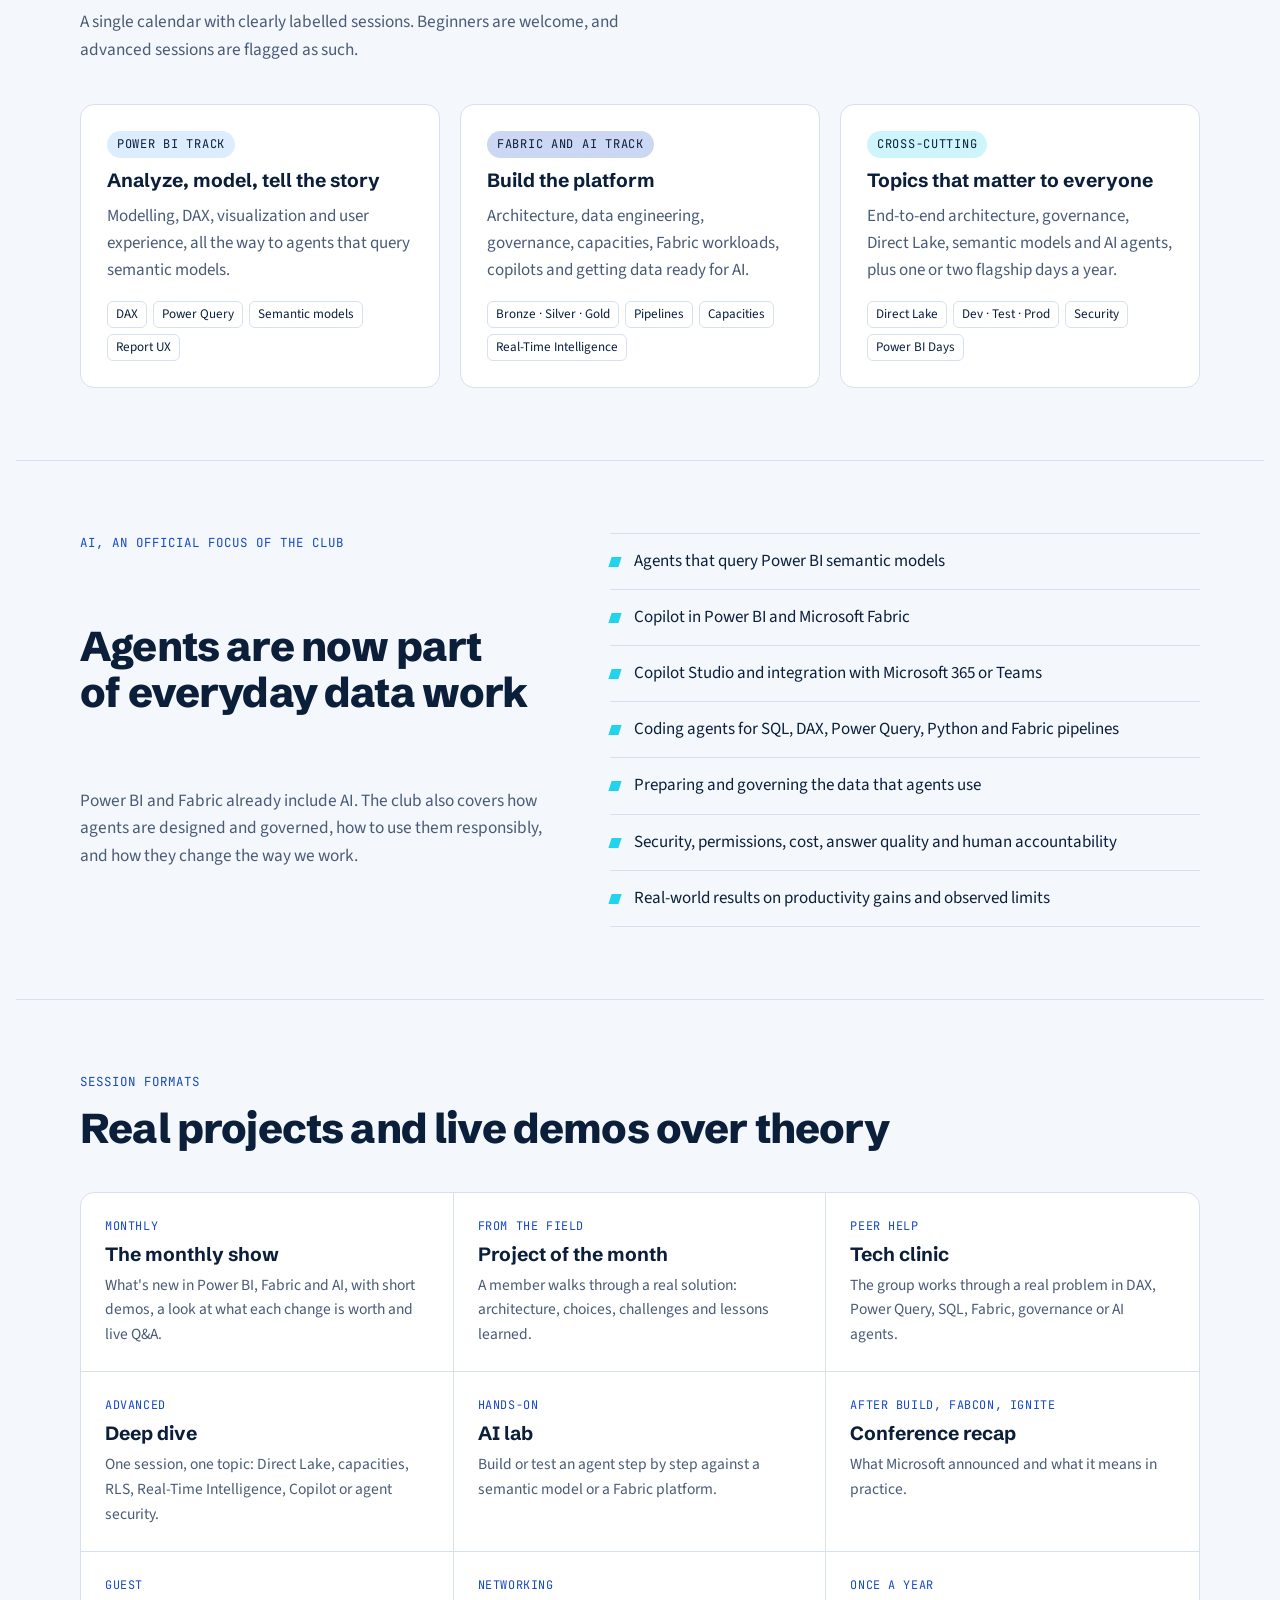
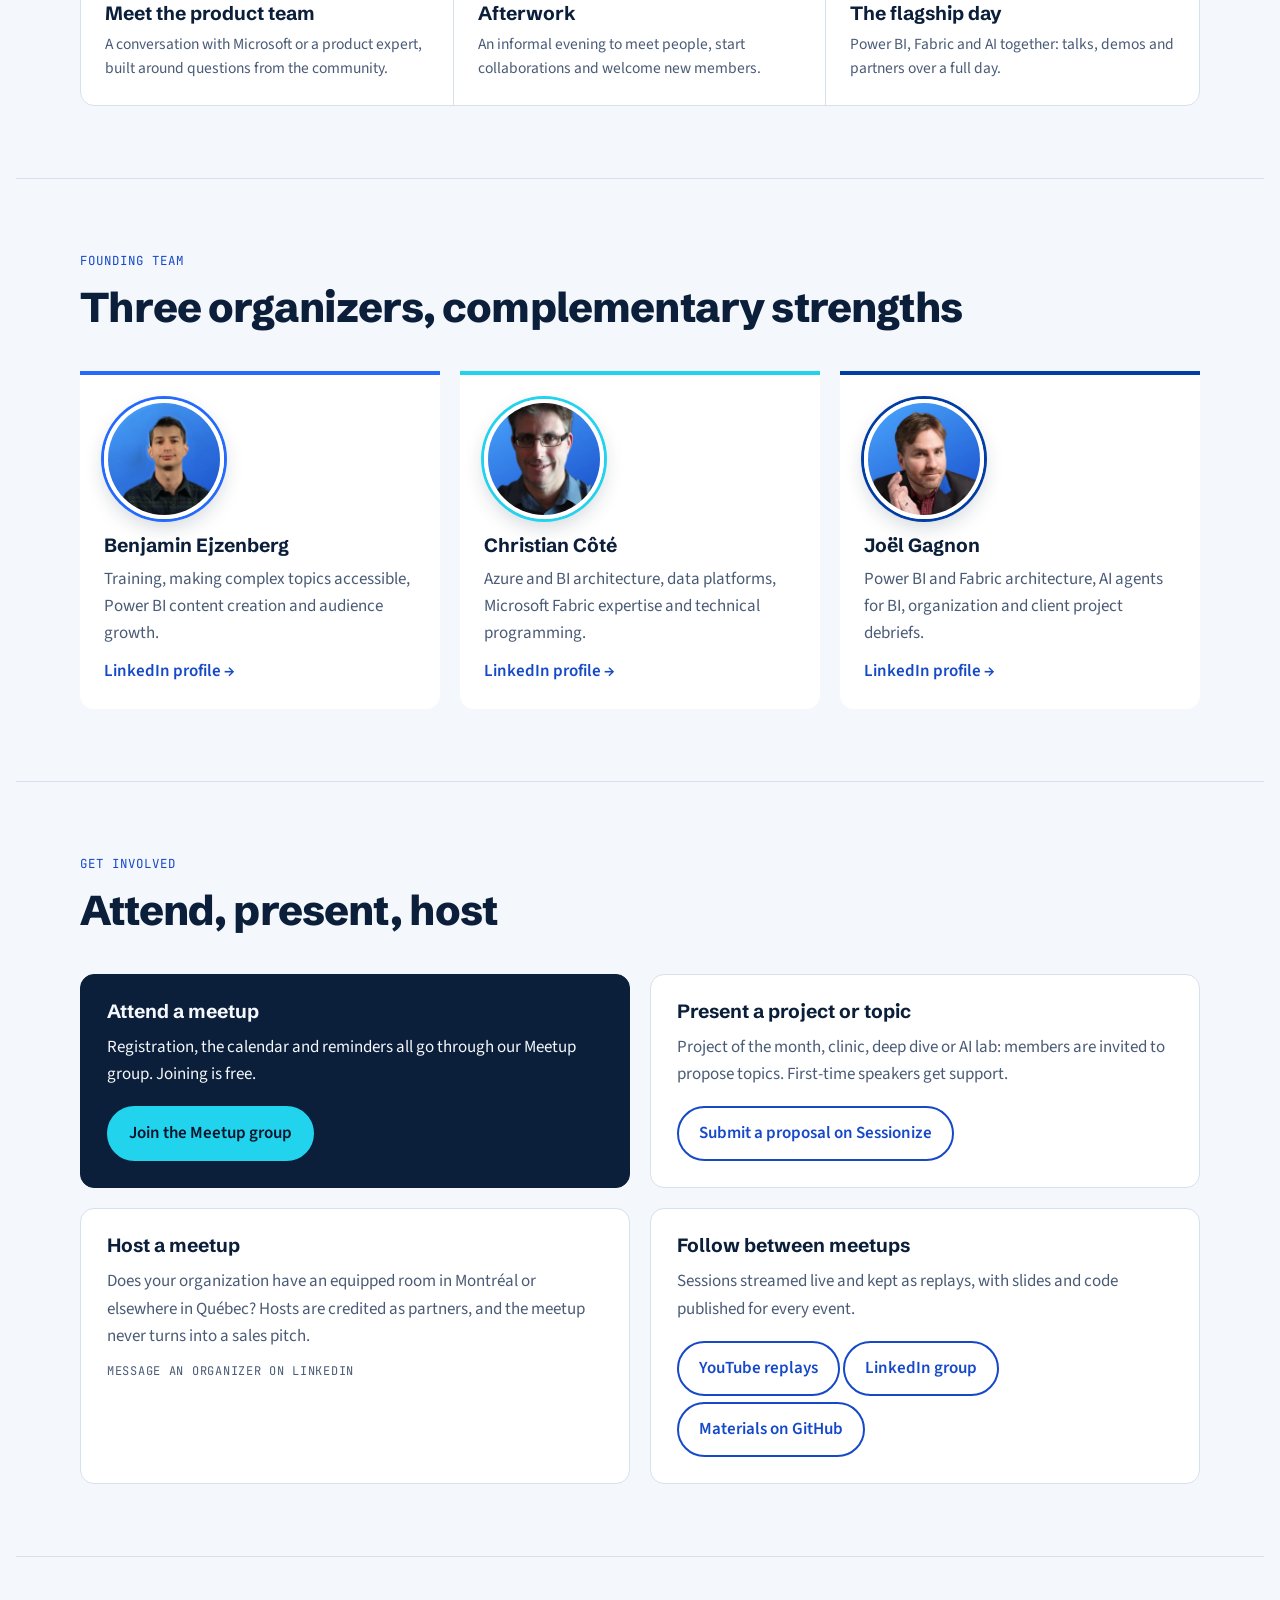
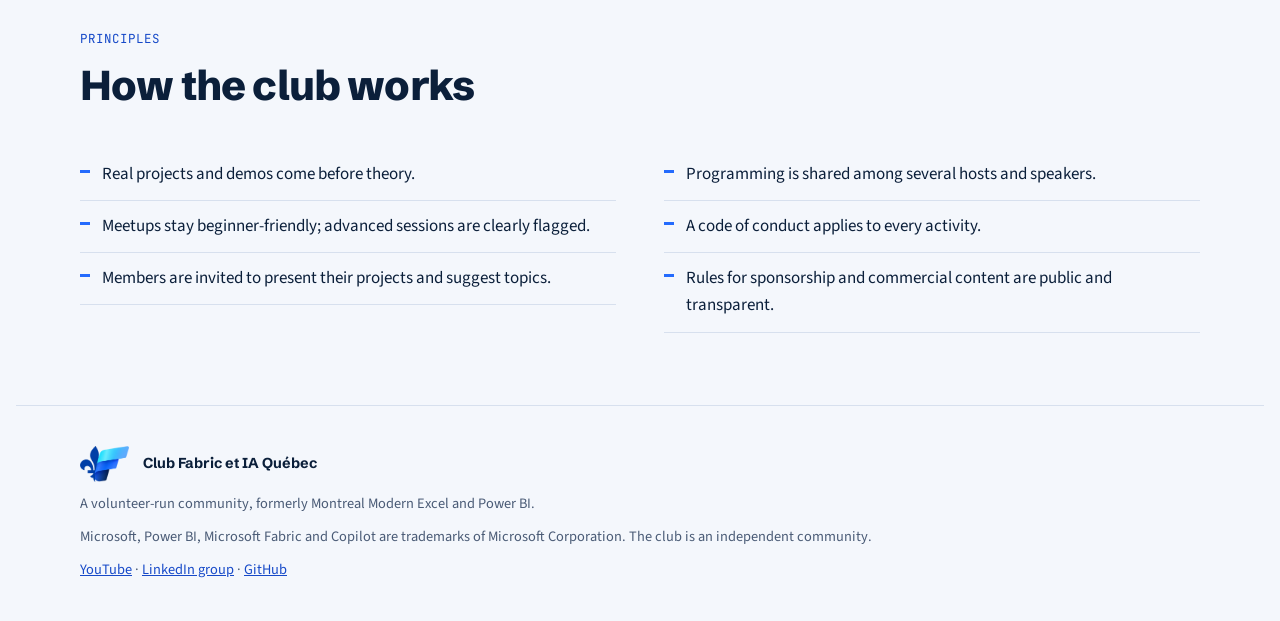
==== commit 4fce4bf0: "Add files via upload" ====
--- a/en.html
+++ b/en.html
@@ -39,6 +39,7 @@
         <a class="btn btn-primary" href="https://www.meetup.com/pugmontreal" target="_blank" rel="noopener">Join us on Meetup</a>
         <a class="btn btn-ghost" href="https://sessionize.com/Fabric_AI_Quebec" target="_blank" rel="noopener">Submit a talk</a>
         <a class="btn btn-ghost" href="https://www.linkedin.com/groups/40972290/" target="_blank" rel="noopener">Join the LinkedIn group</a>
+        <a class="btn btn-ghost" href="https://www.youtube.com/@clubfabriciaquebec" target="_blank" rel="noopener">Watch the replays on YouTube</a>
       </div>
       <div class="stats">
         <div class="stat"><b>4,313</b><span>members on Meetup</span></div>
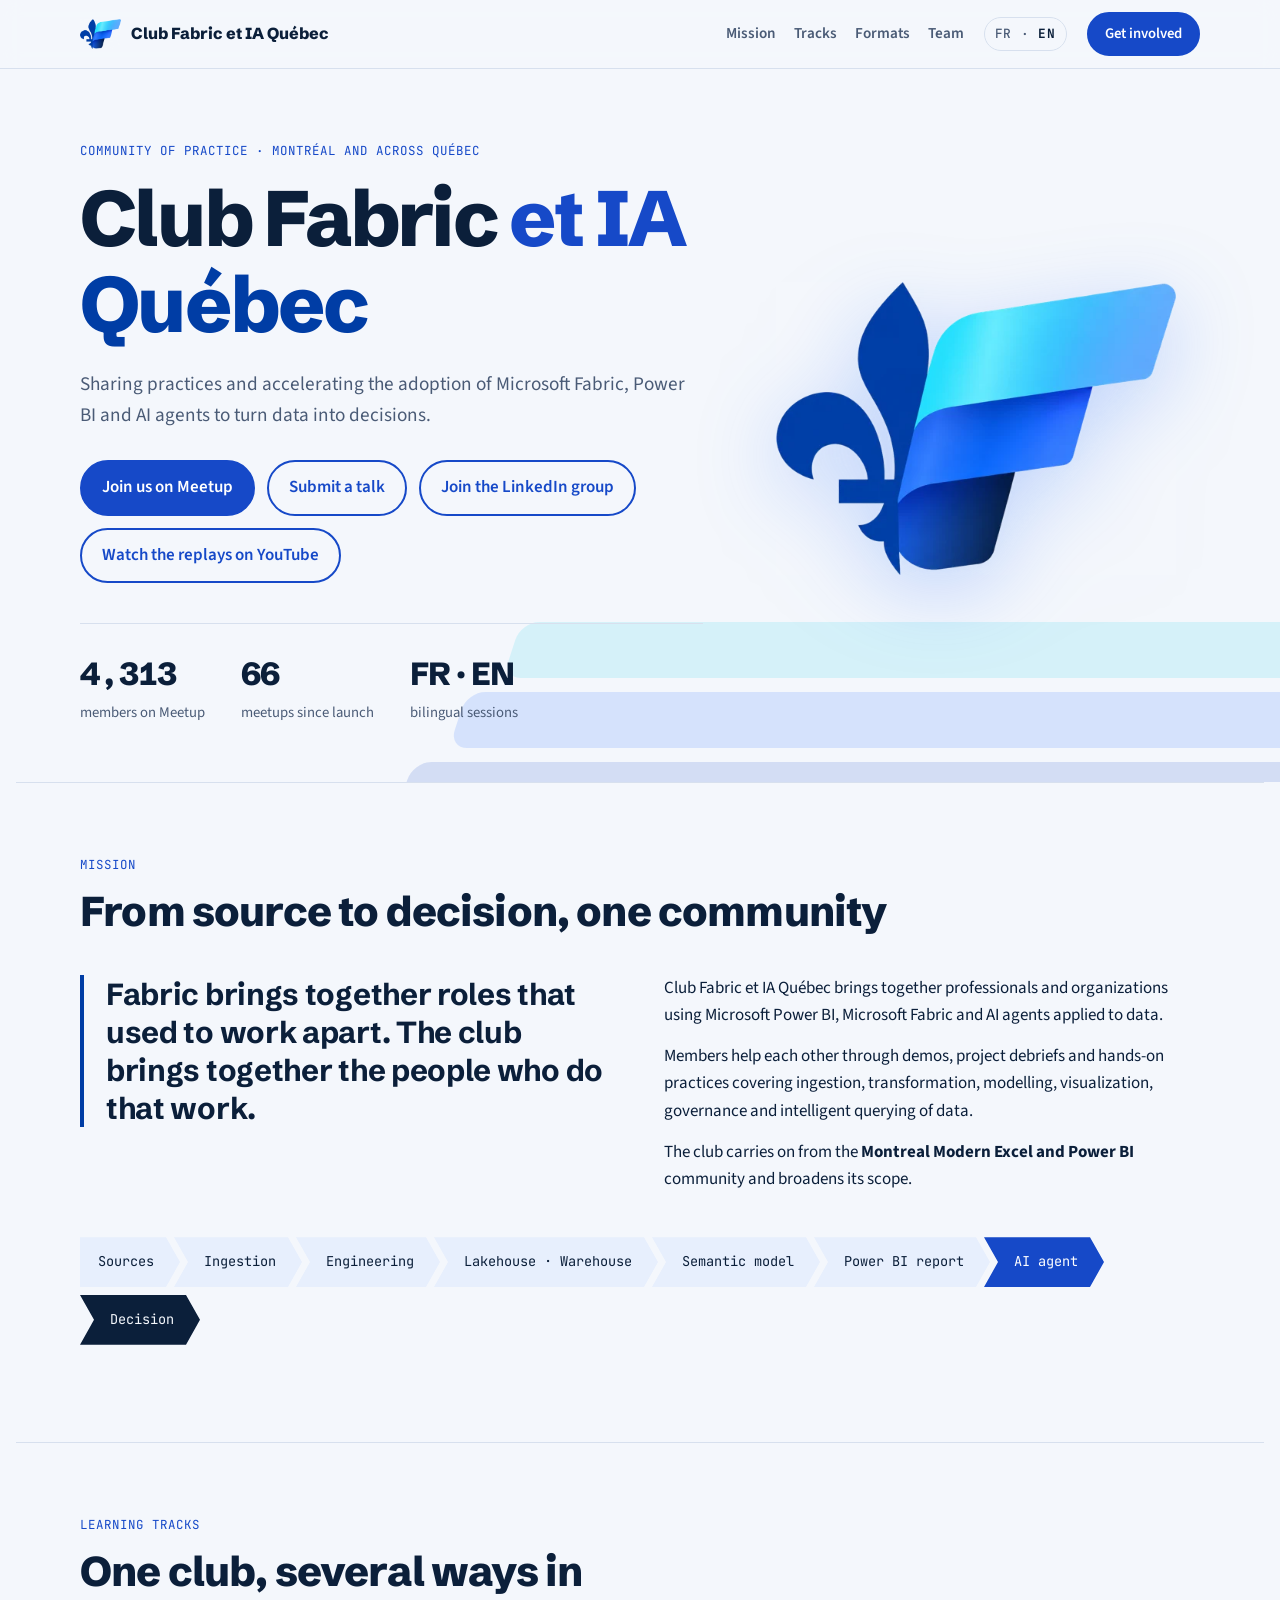
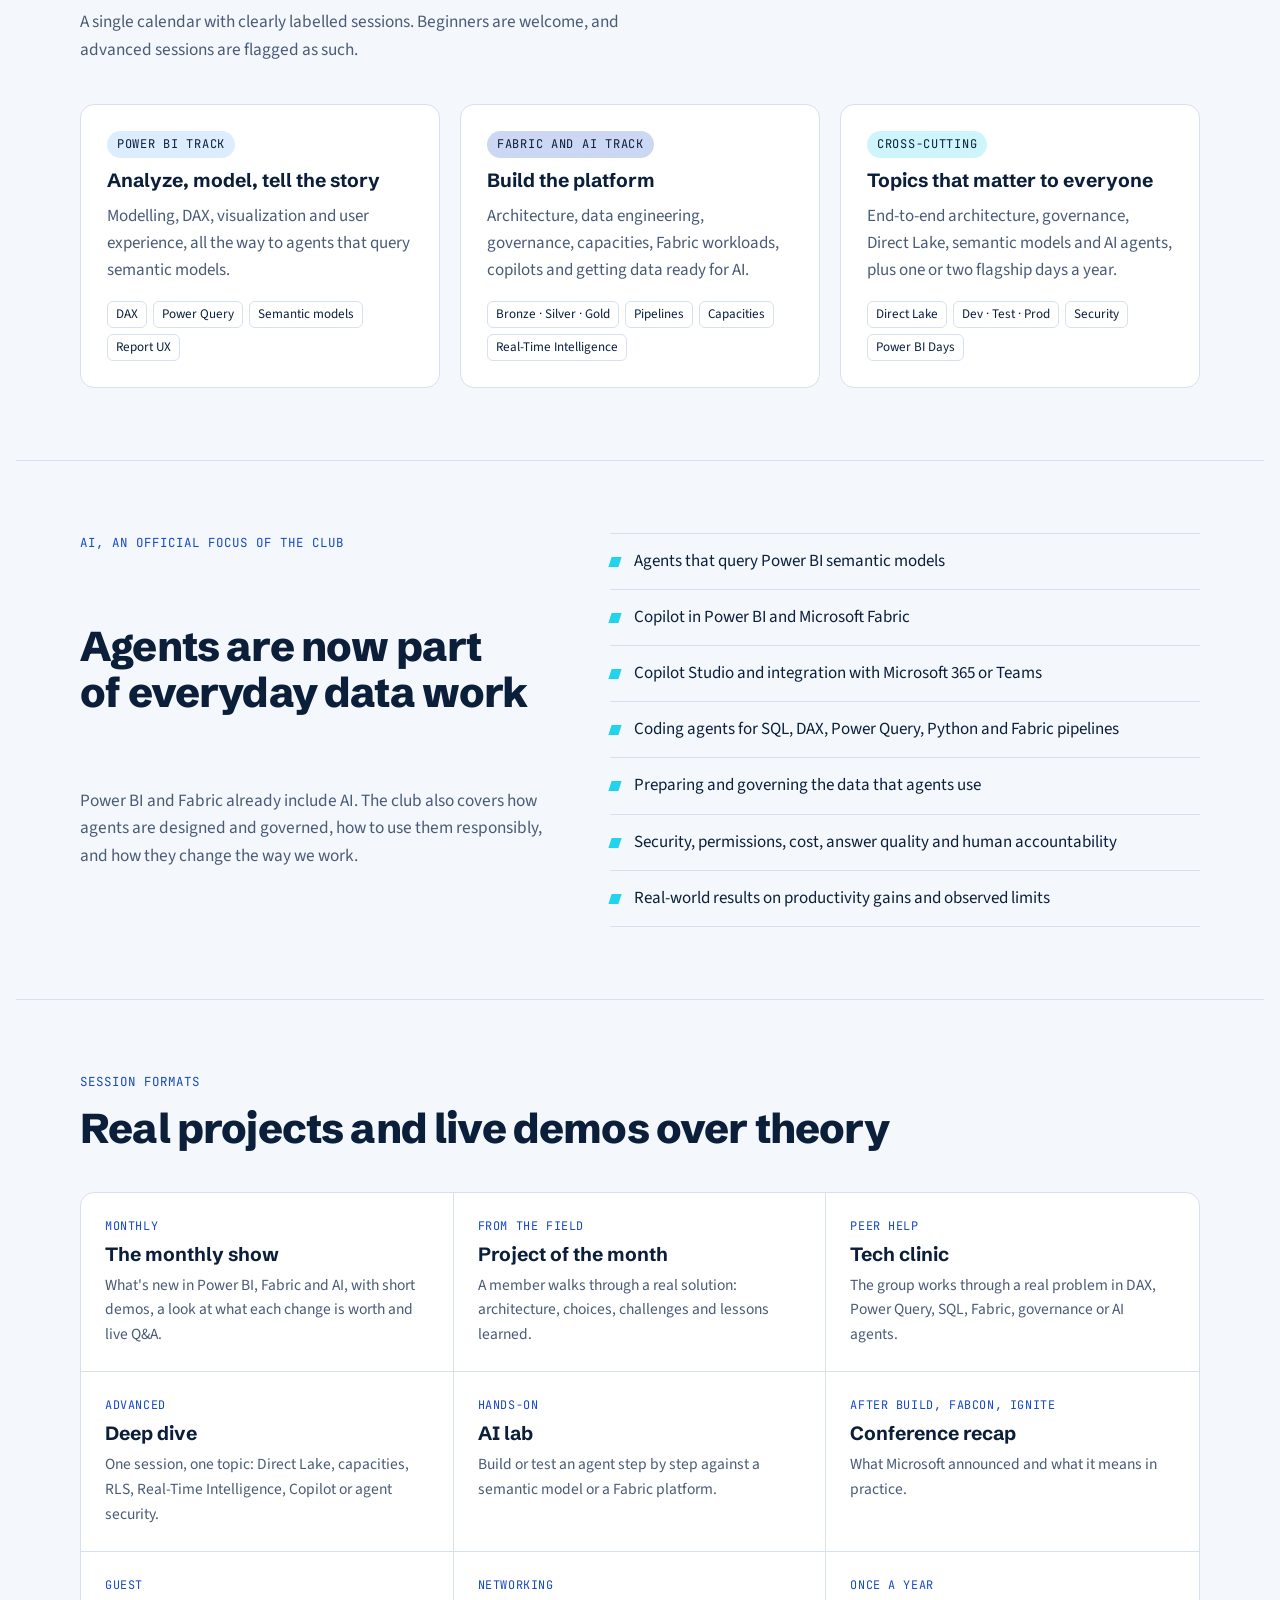
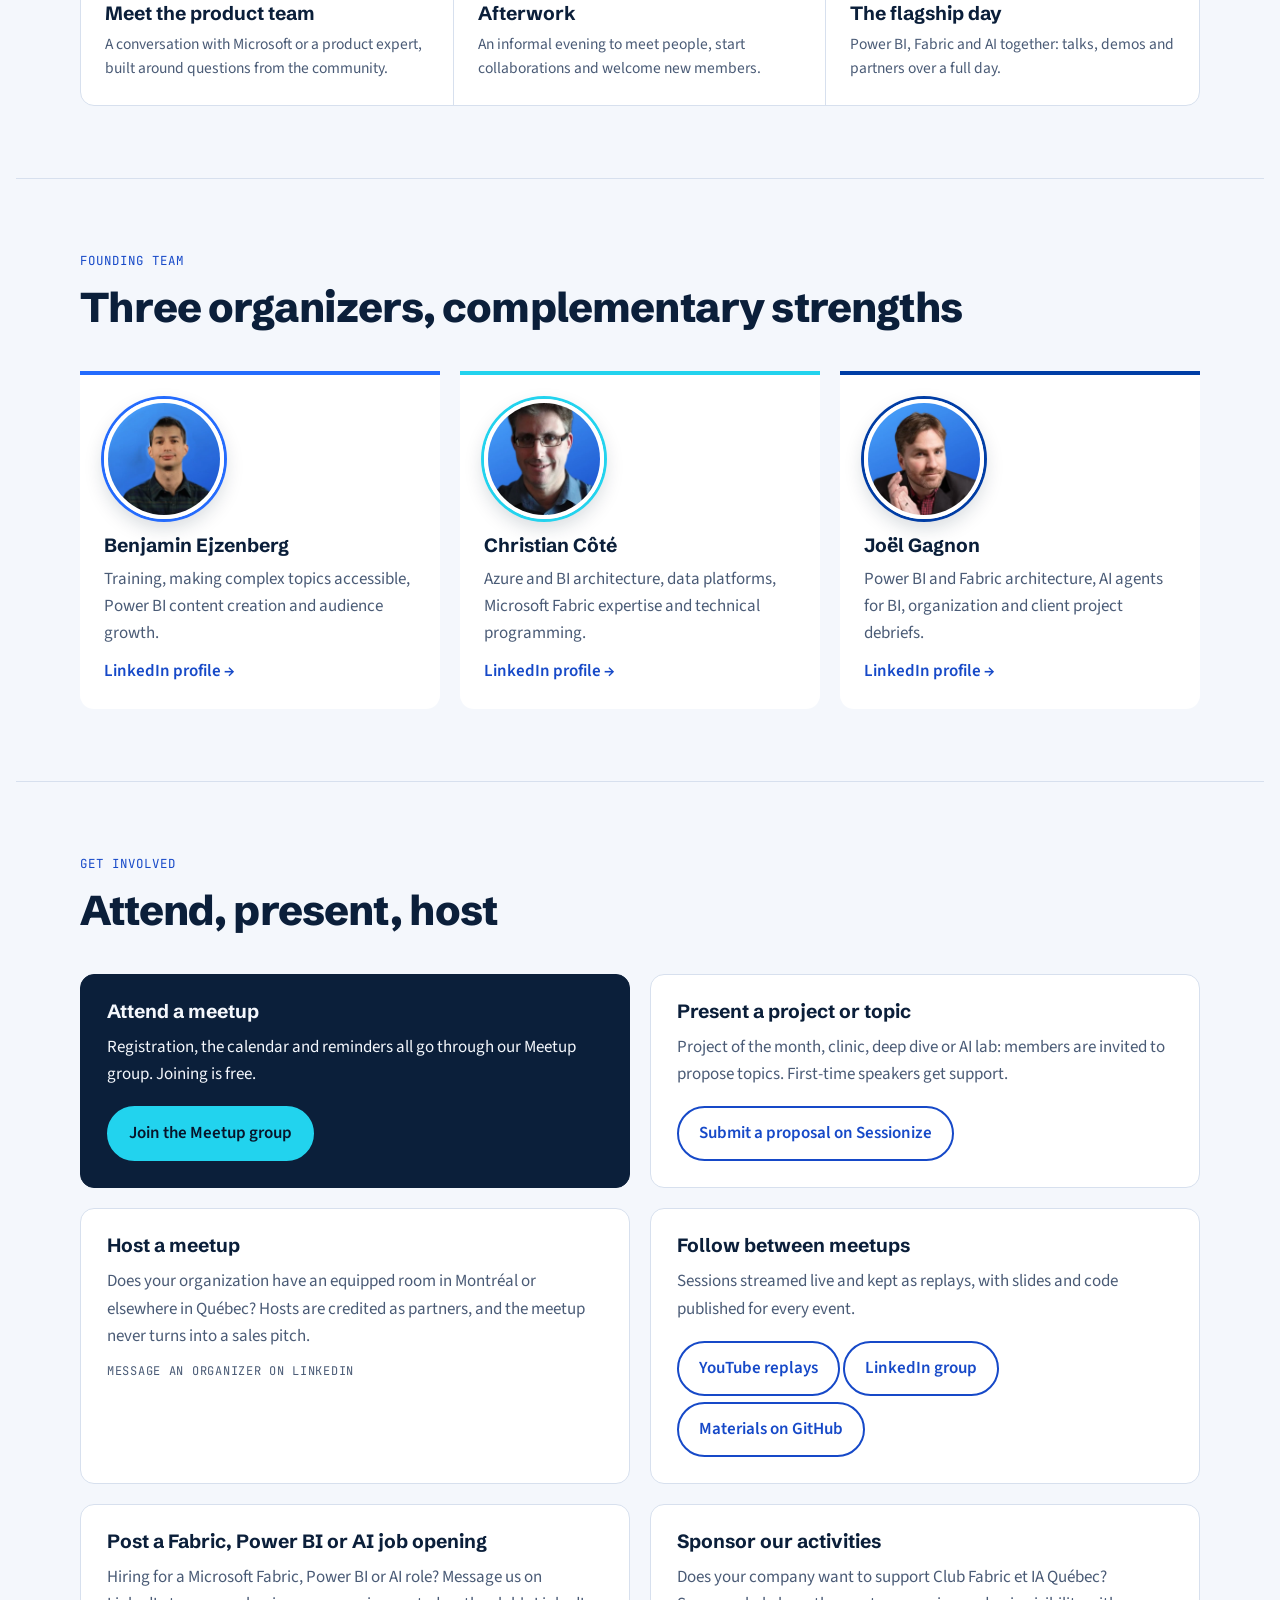
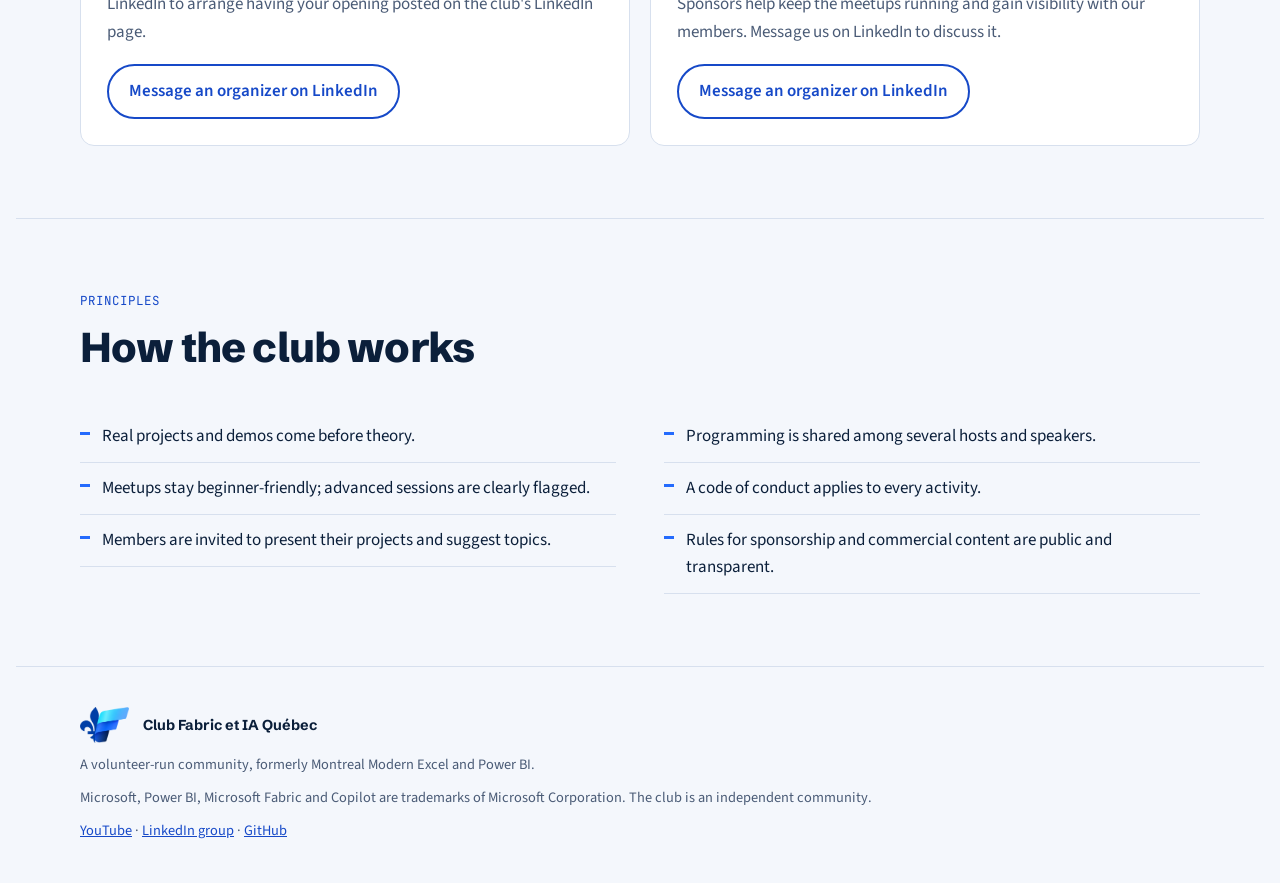
==== commit 92f51543: "Add files via upload" ====
--- a/en.html
+++ b/en.html
@@ -201,6 +201,16 @@
           <a class="btn btn-ghost" href="https://github.com/Fabric-AI-Quebec/Rencontres" target="_blank" rel="noopener">Materials on GitHub</a>
         </div>
       </article>
+      <article class="card">
+        <h3>Post a Fabric, Power BI or AI job opening</h3>
+        <p>Hiring for a Microsoft Fabric, Power BI or AI role? Message us on LinkedIn to arrange having your opening posted on the club's LinkedIn page.</p>
+        <a class="btn btn-ghost" href="#team">Message an organizer on LinkedIn</a>
+      </article>
+      <article class="card">
+        <h3>Sponsor our activities</h3>
+        <p>Does your company want to support Club Fabric et IA Québec? Sponsors help keep the meetups running and gain visibility with our members. Message us on LinkedIn to discuss it.</p>
+        <a class="btn btn-ghost" href="#team">Message an organizer on LinkedIn</a>
+      </article>
     </div>
   </div>
 </section>
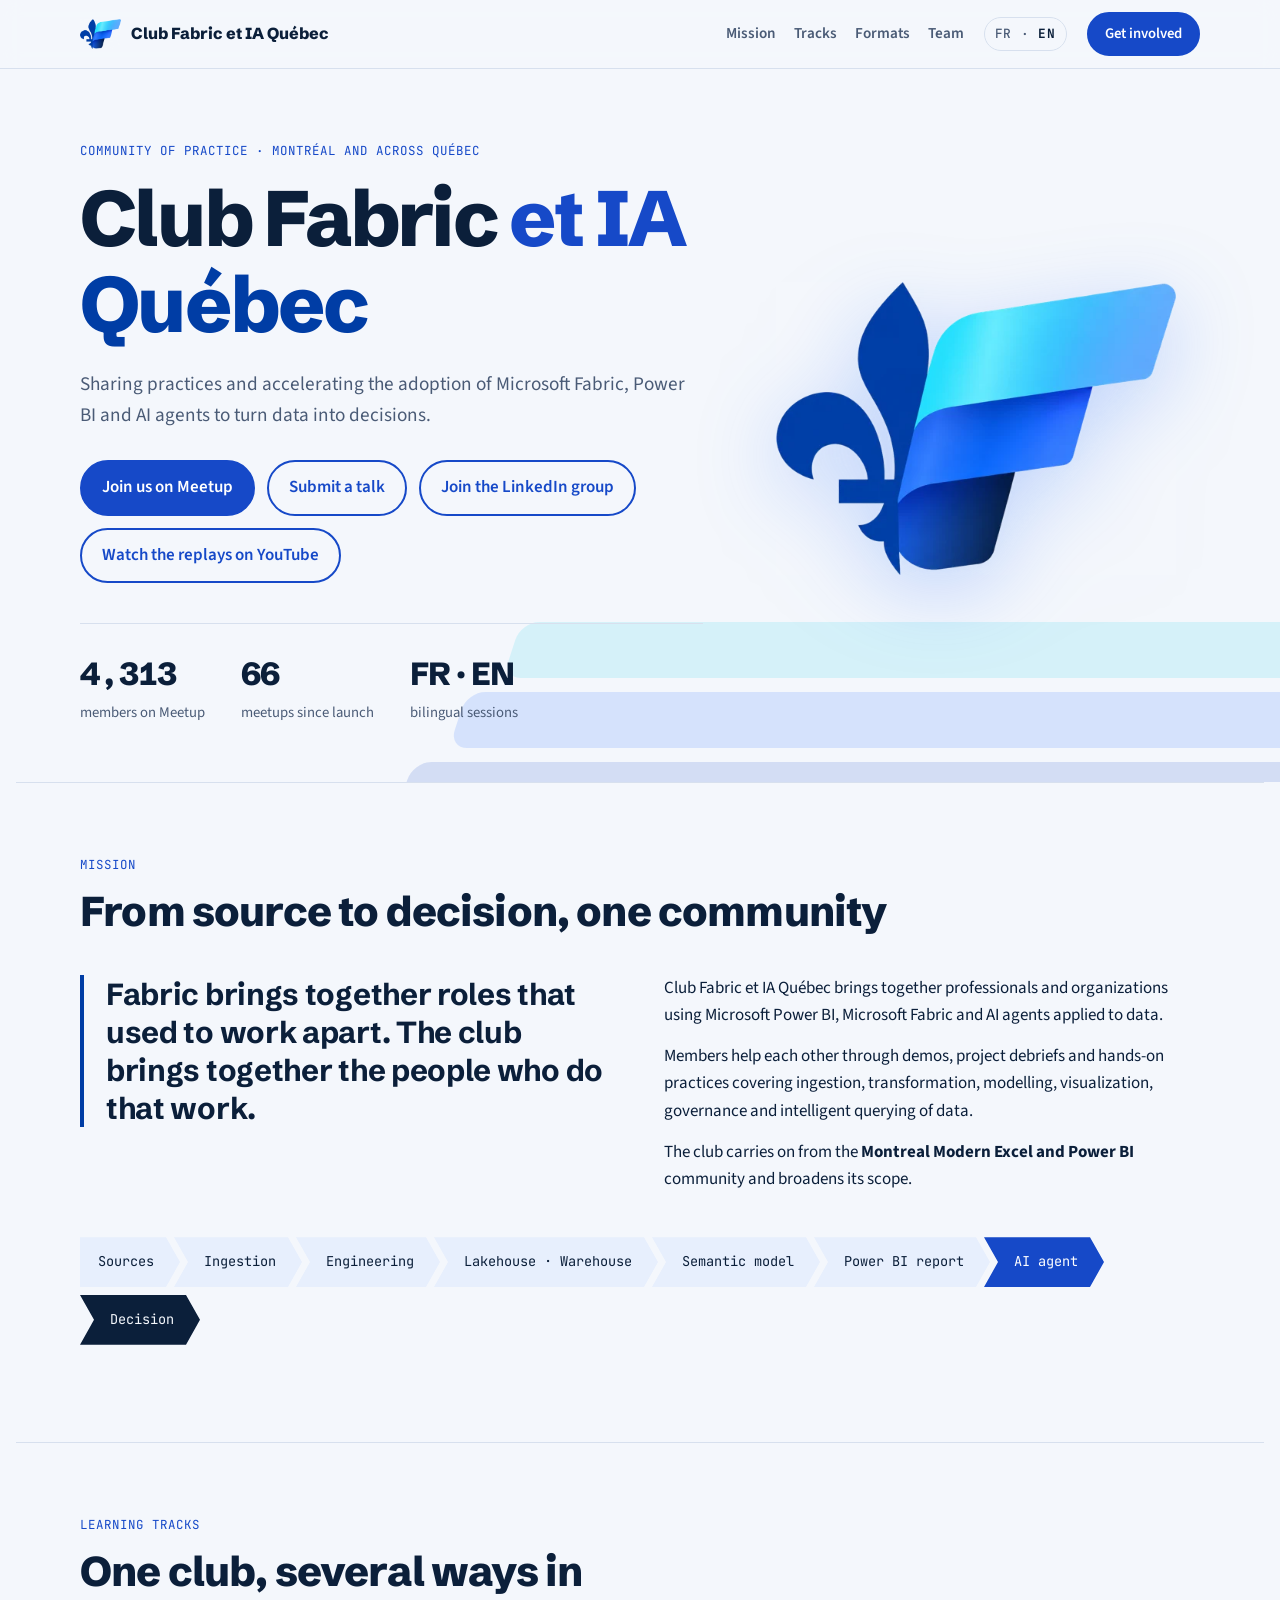
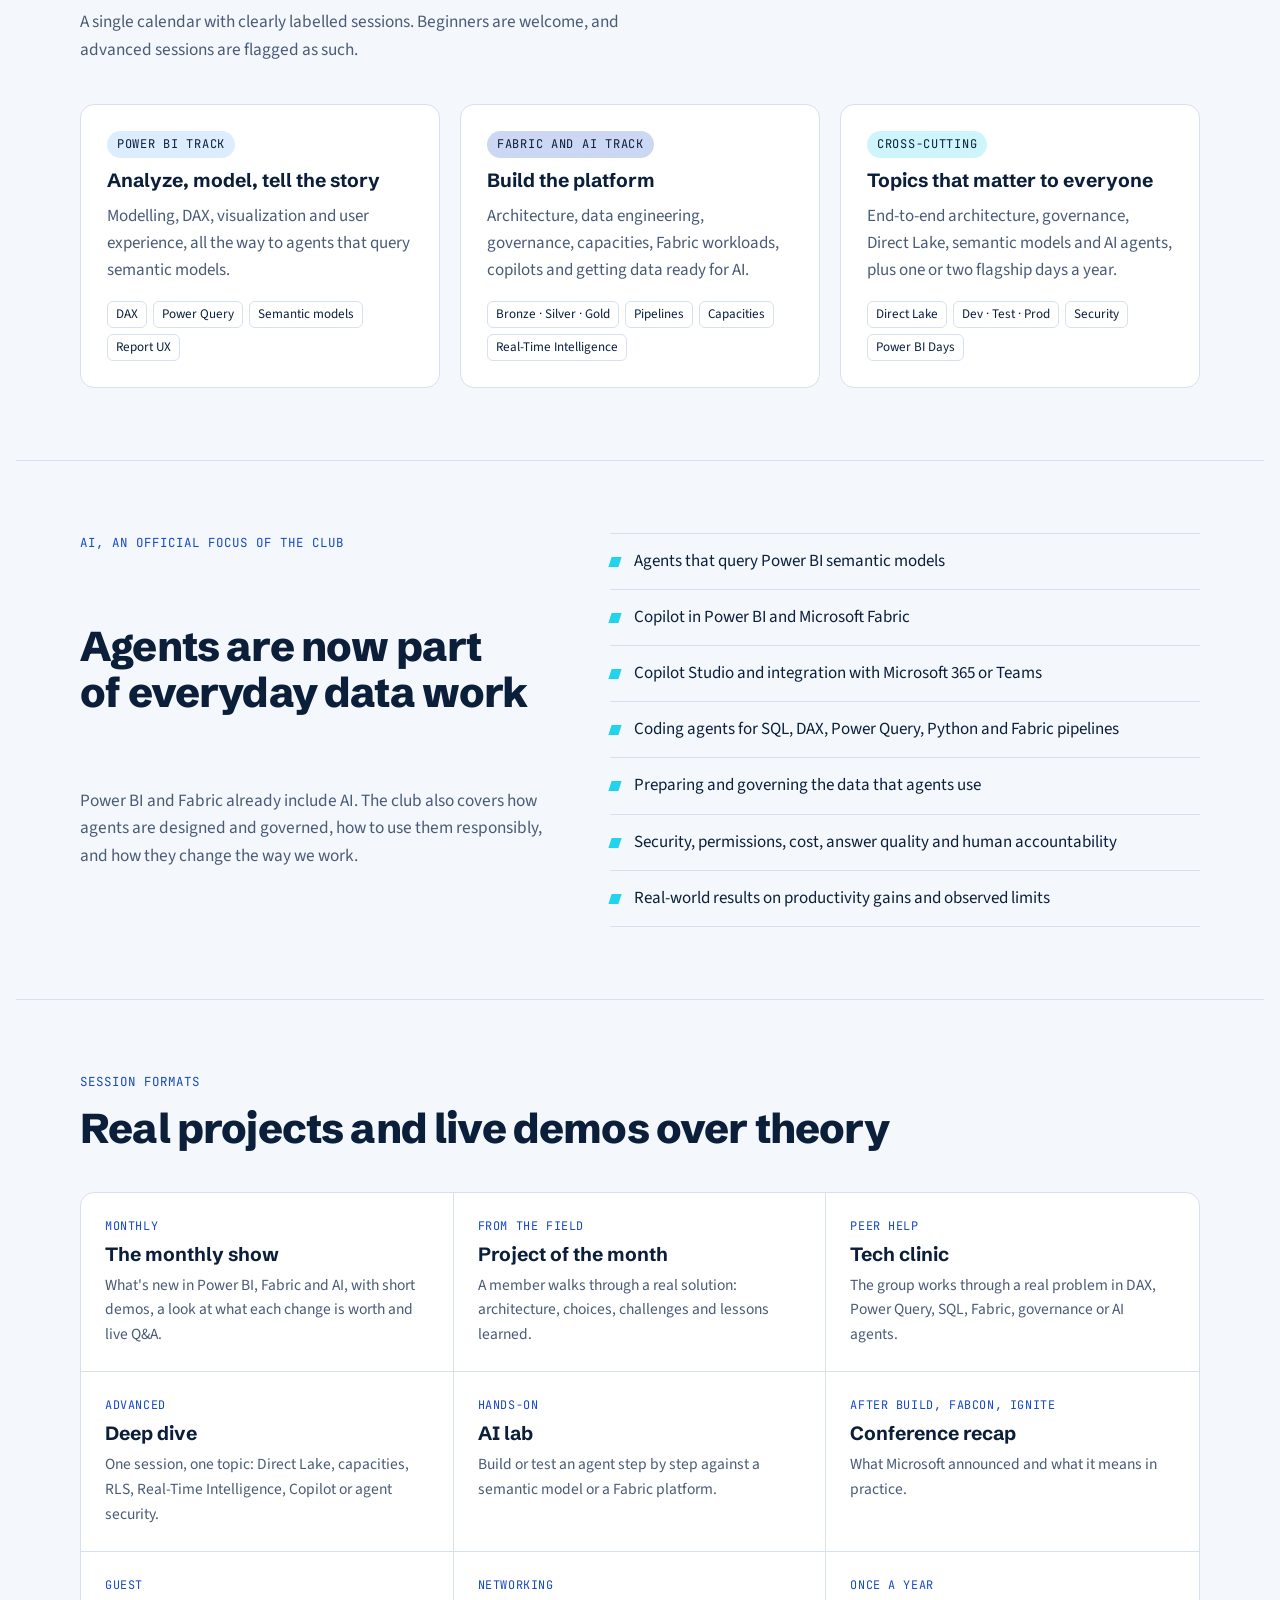
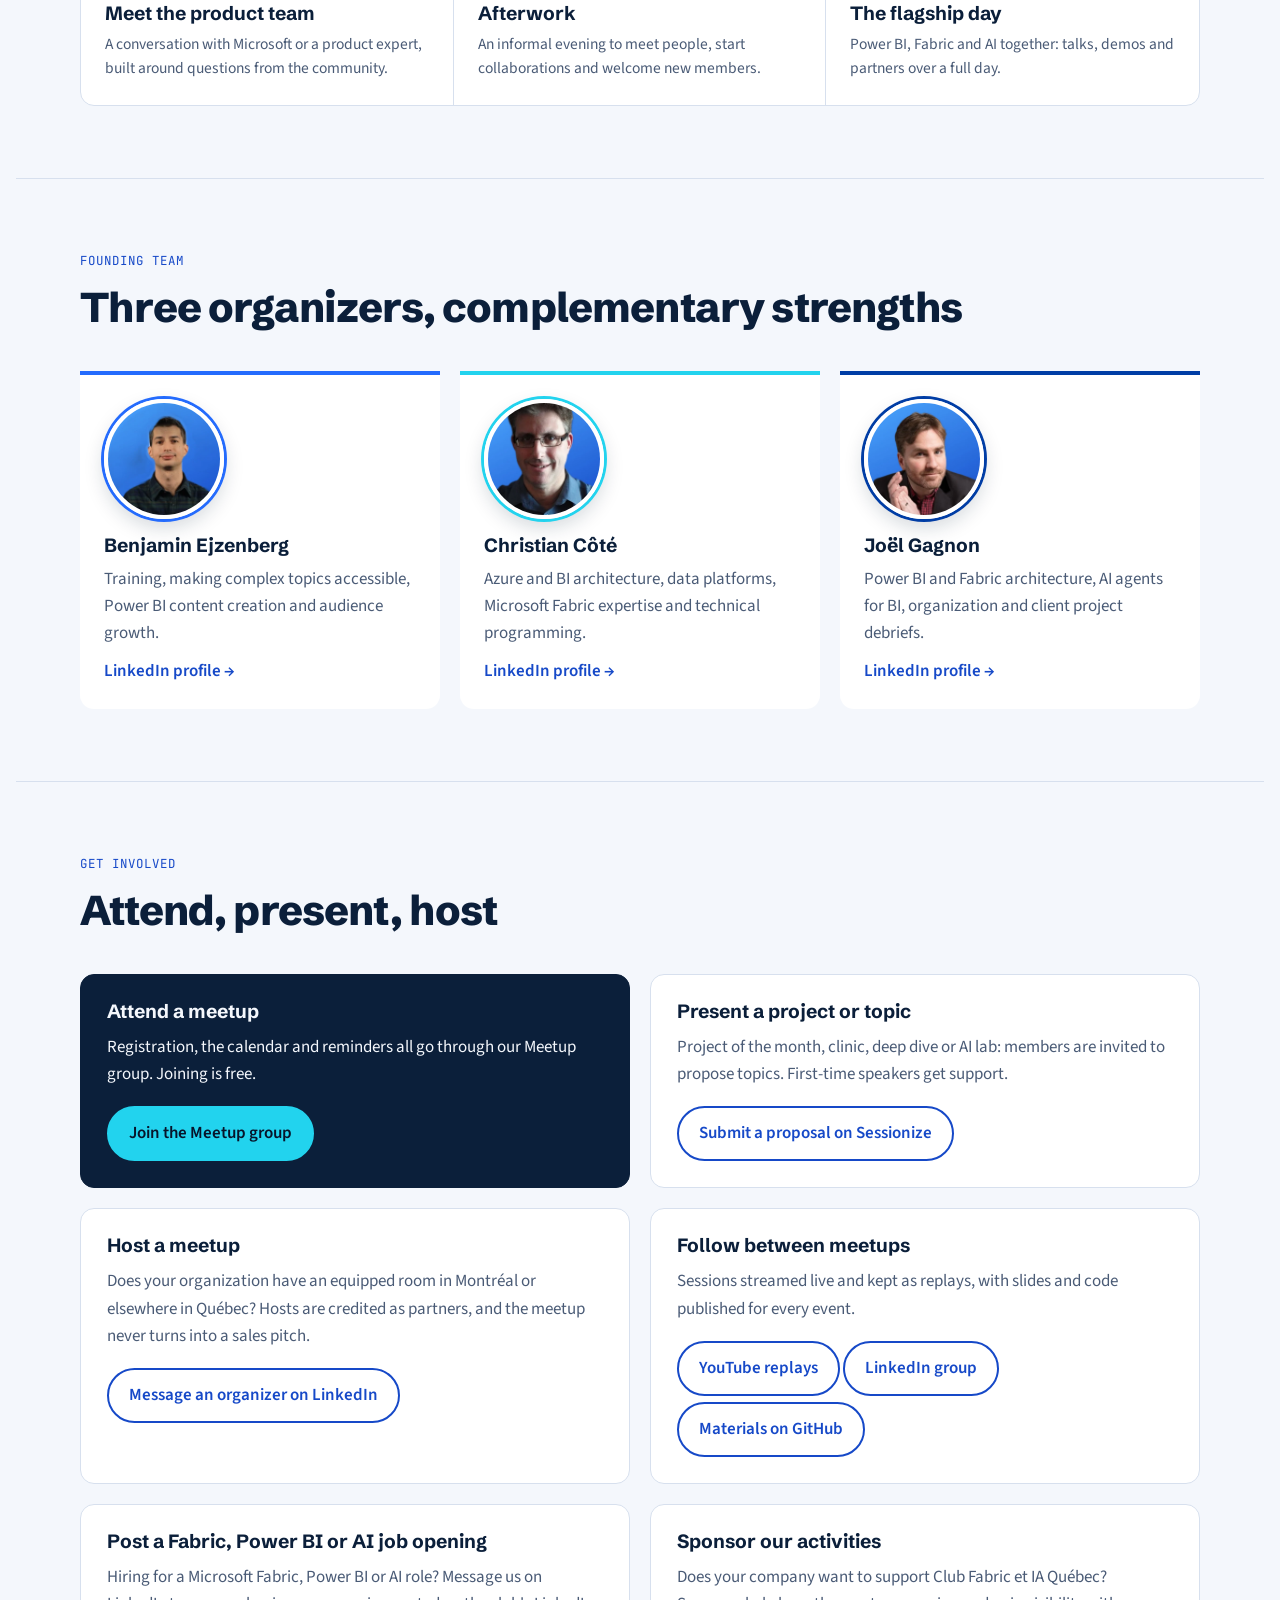
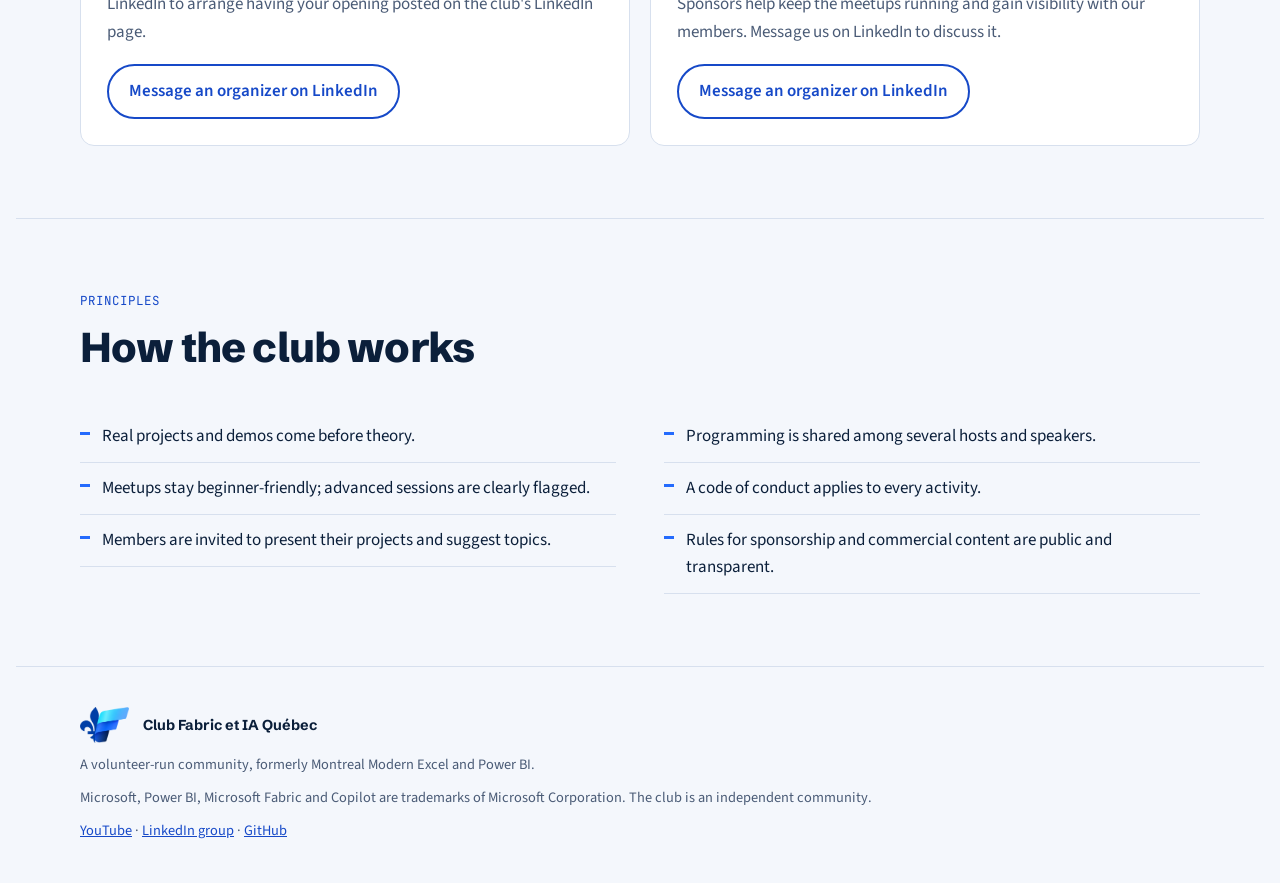
==== commit cc2a7622: "Add files via upload" ====
--- a/en.html
+++ b/en.html
@@ -190,7 +190,7 @@
       <article class="card">
         <h3>Host a meetup</h3>
         <p>Does your organization have an equipped room in Montréal or elsewhere in Québec? Hosts are credited as partners, and the meetup never turns into a sales pitch.</p>
-        <span class="soon">Message an organizer on LinkedIn</span>
+        <a class="btn btn-ghost" href="#team">Message an organizer on LinkedIn</a>
       </article>
       <article class="card">
         <h3>Follow between meetups</h3>
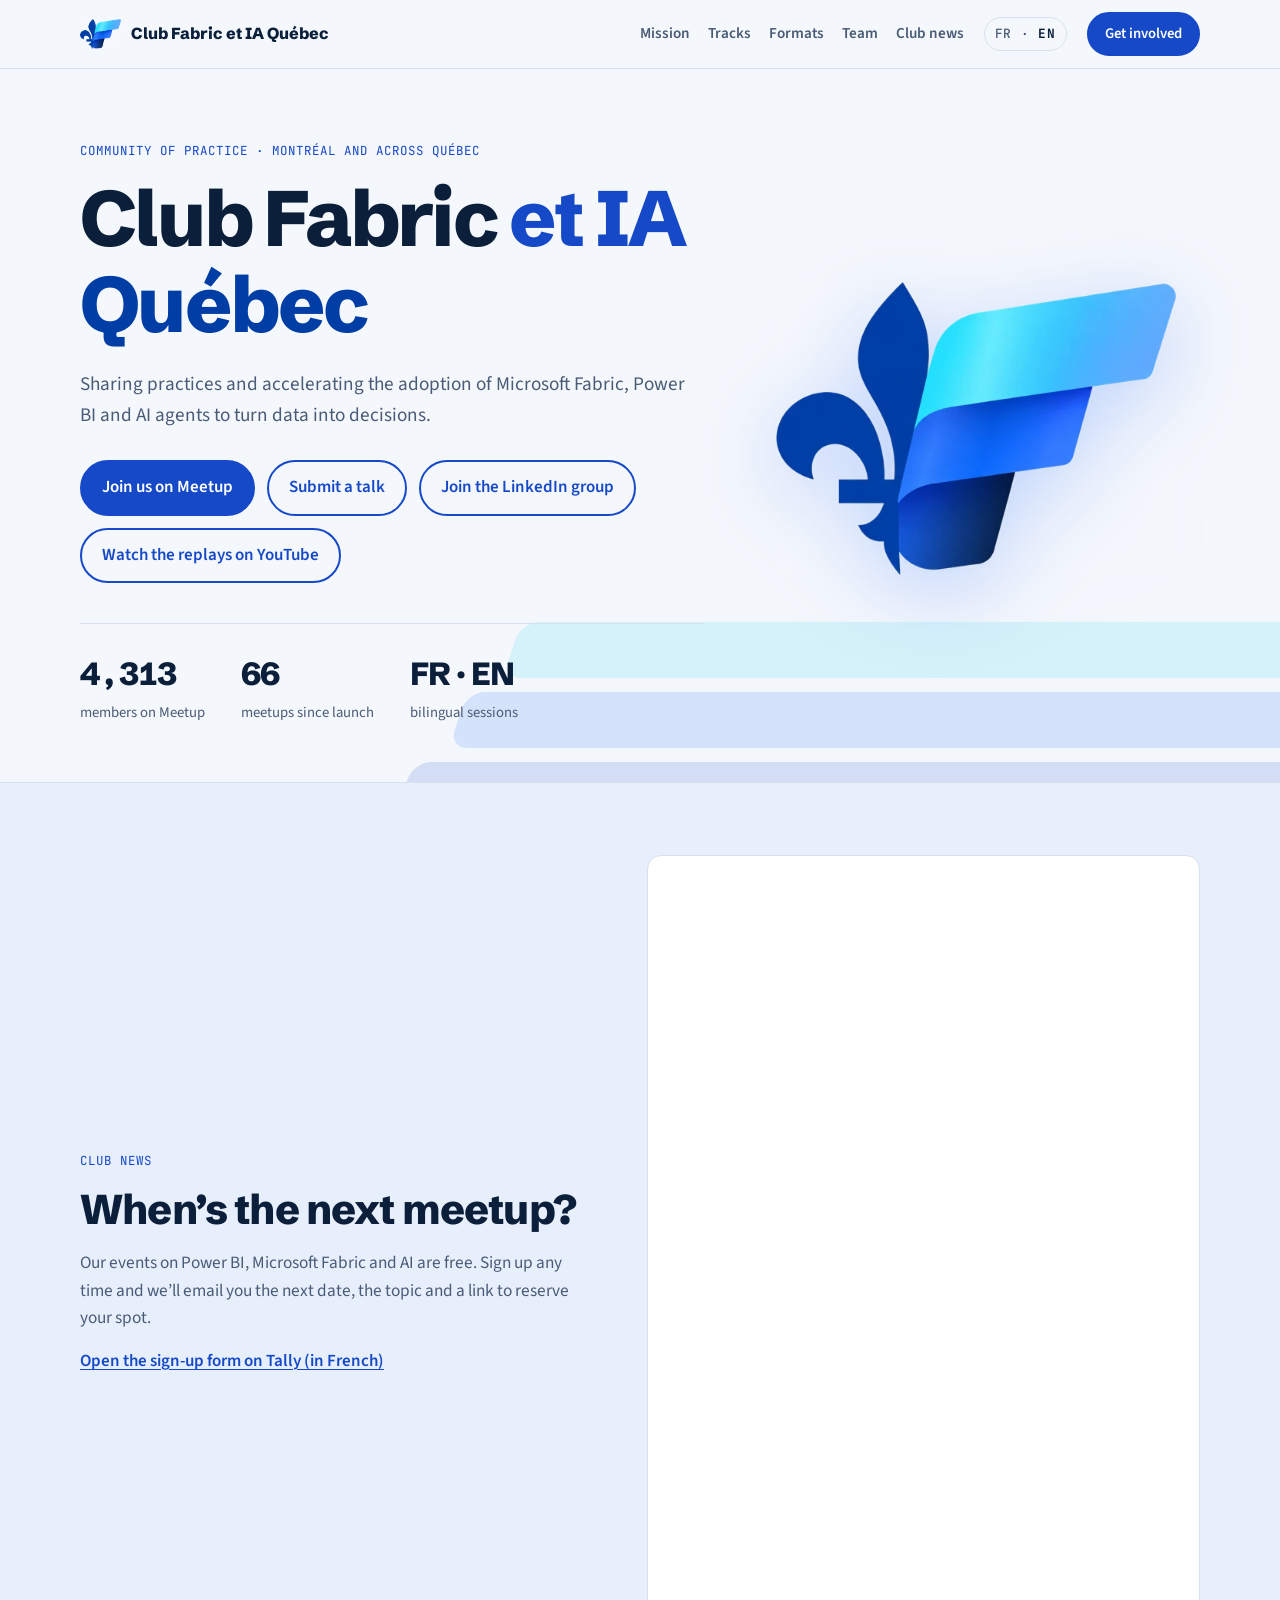
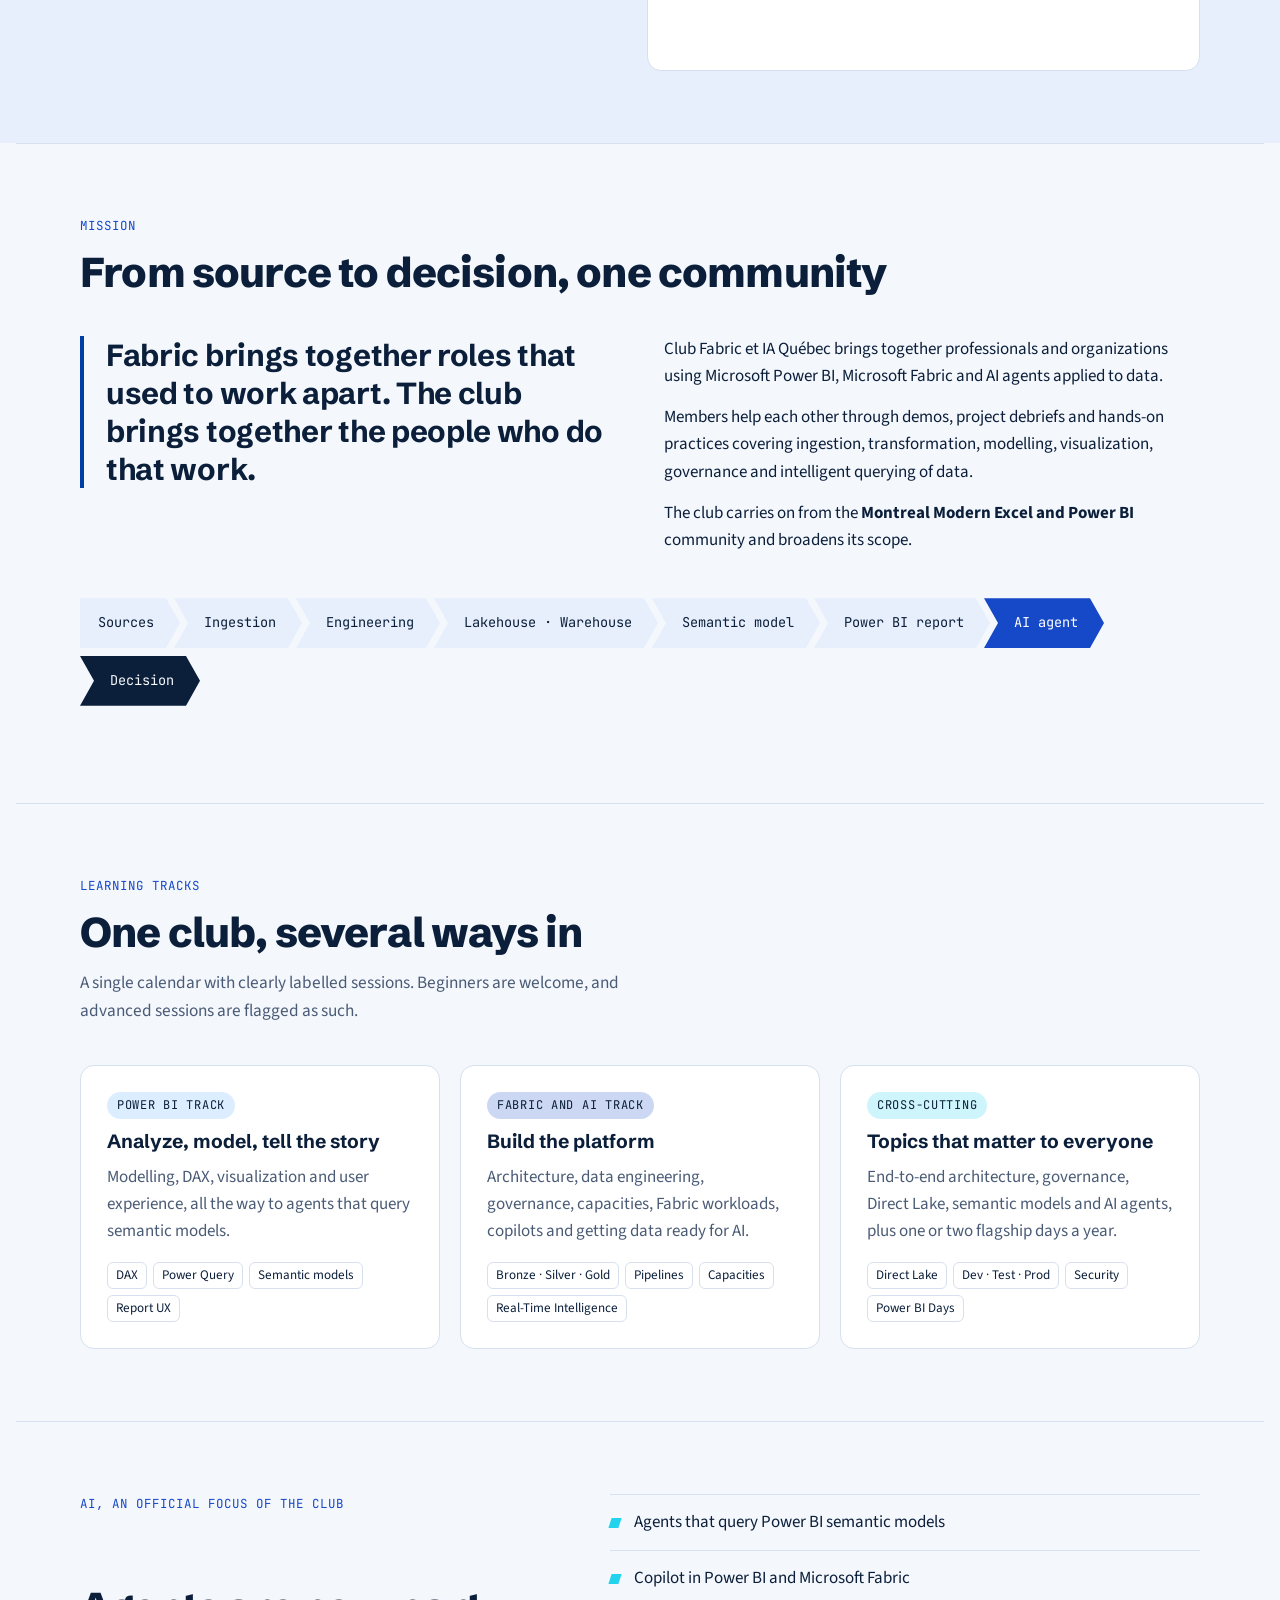
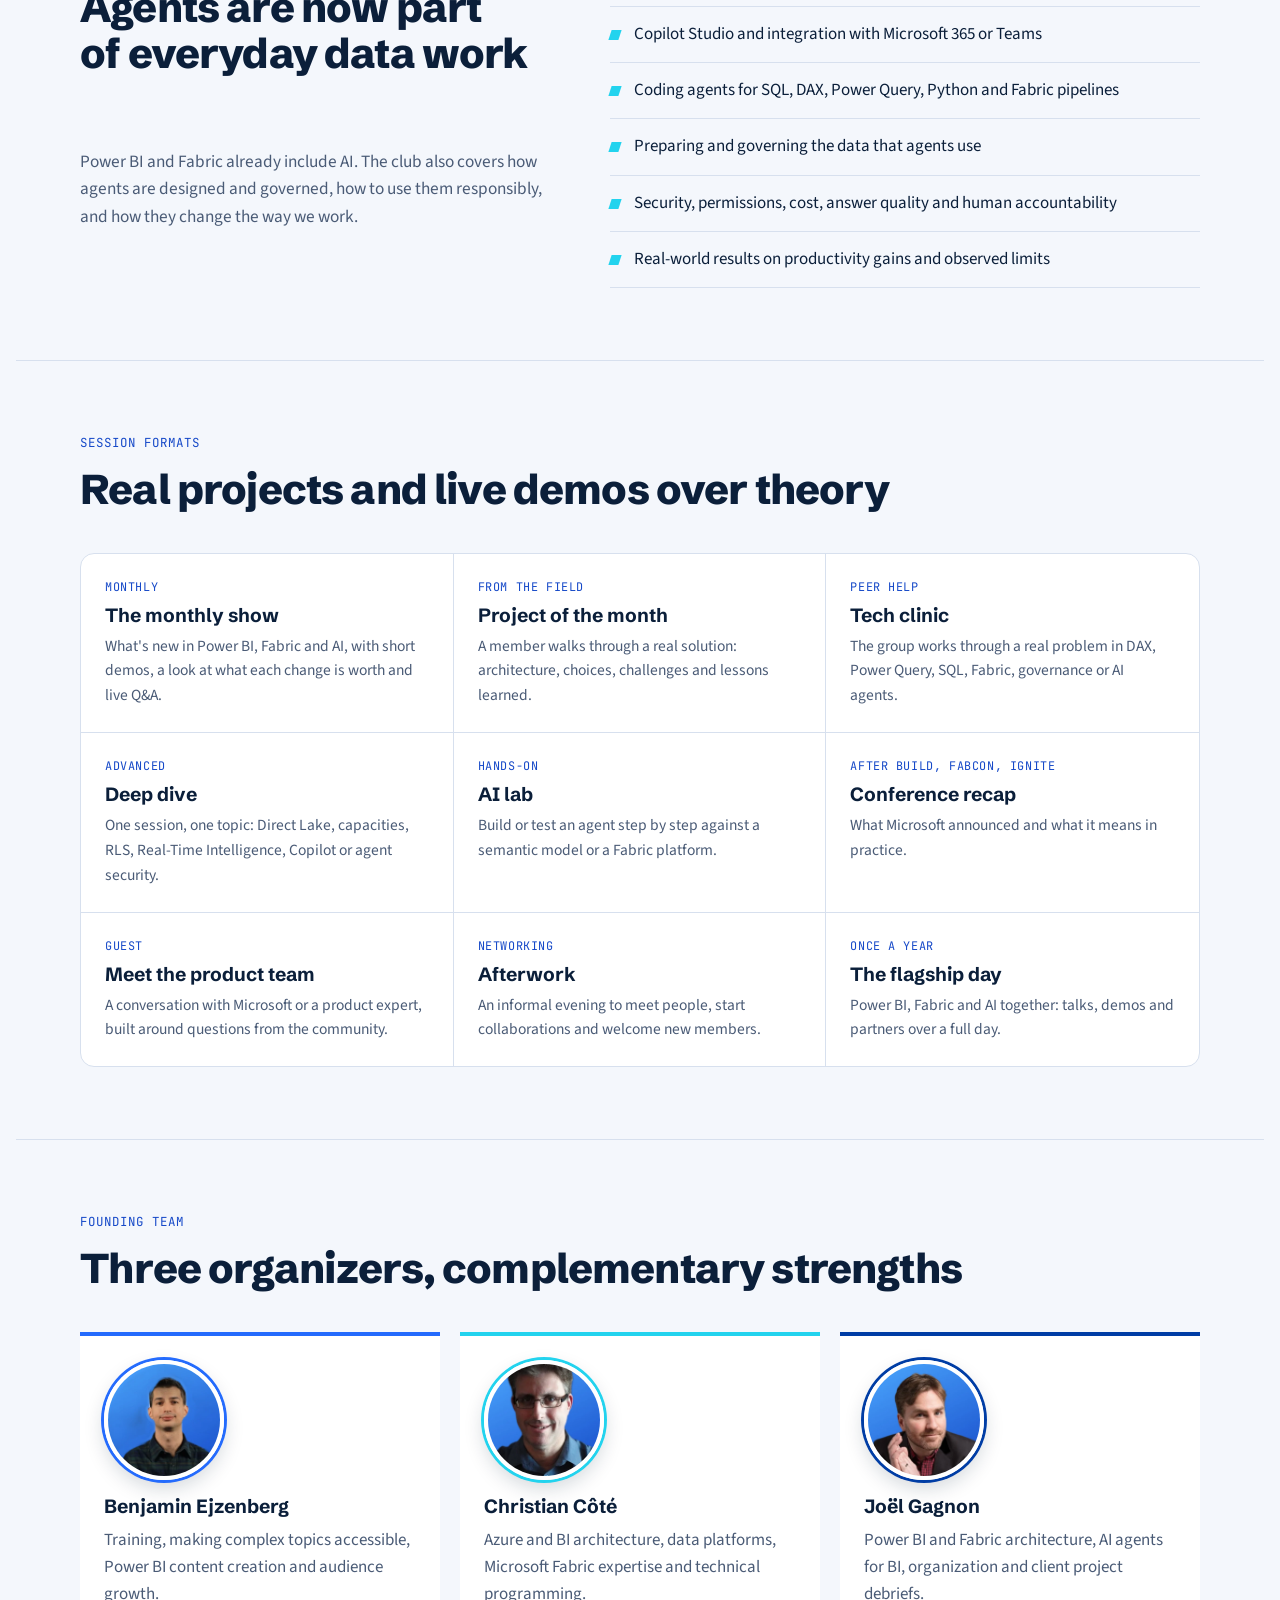
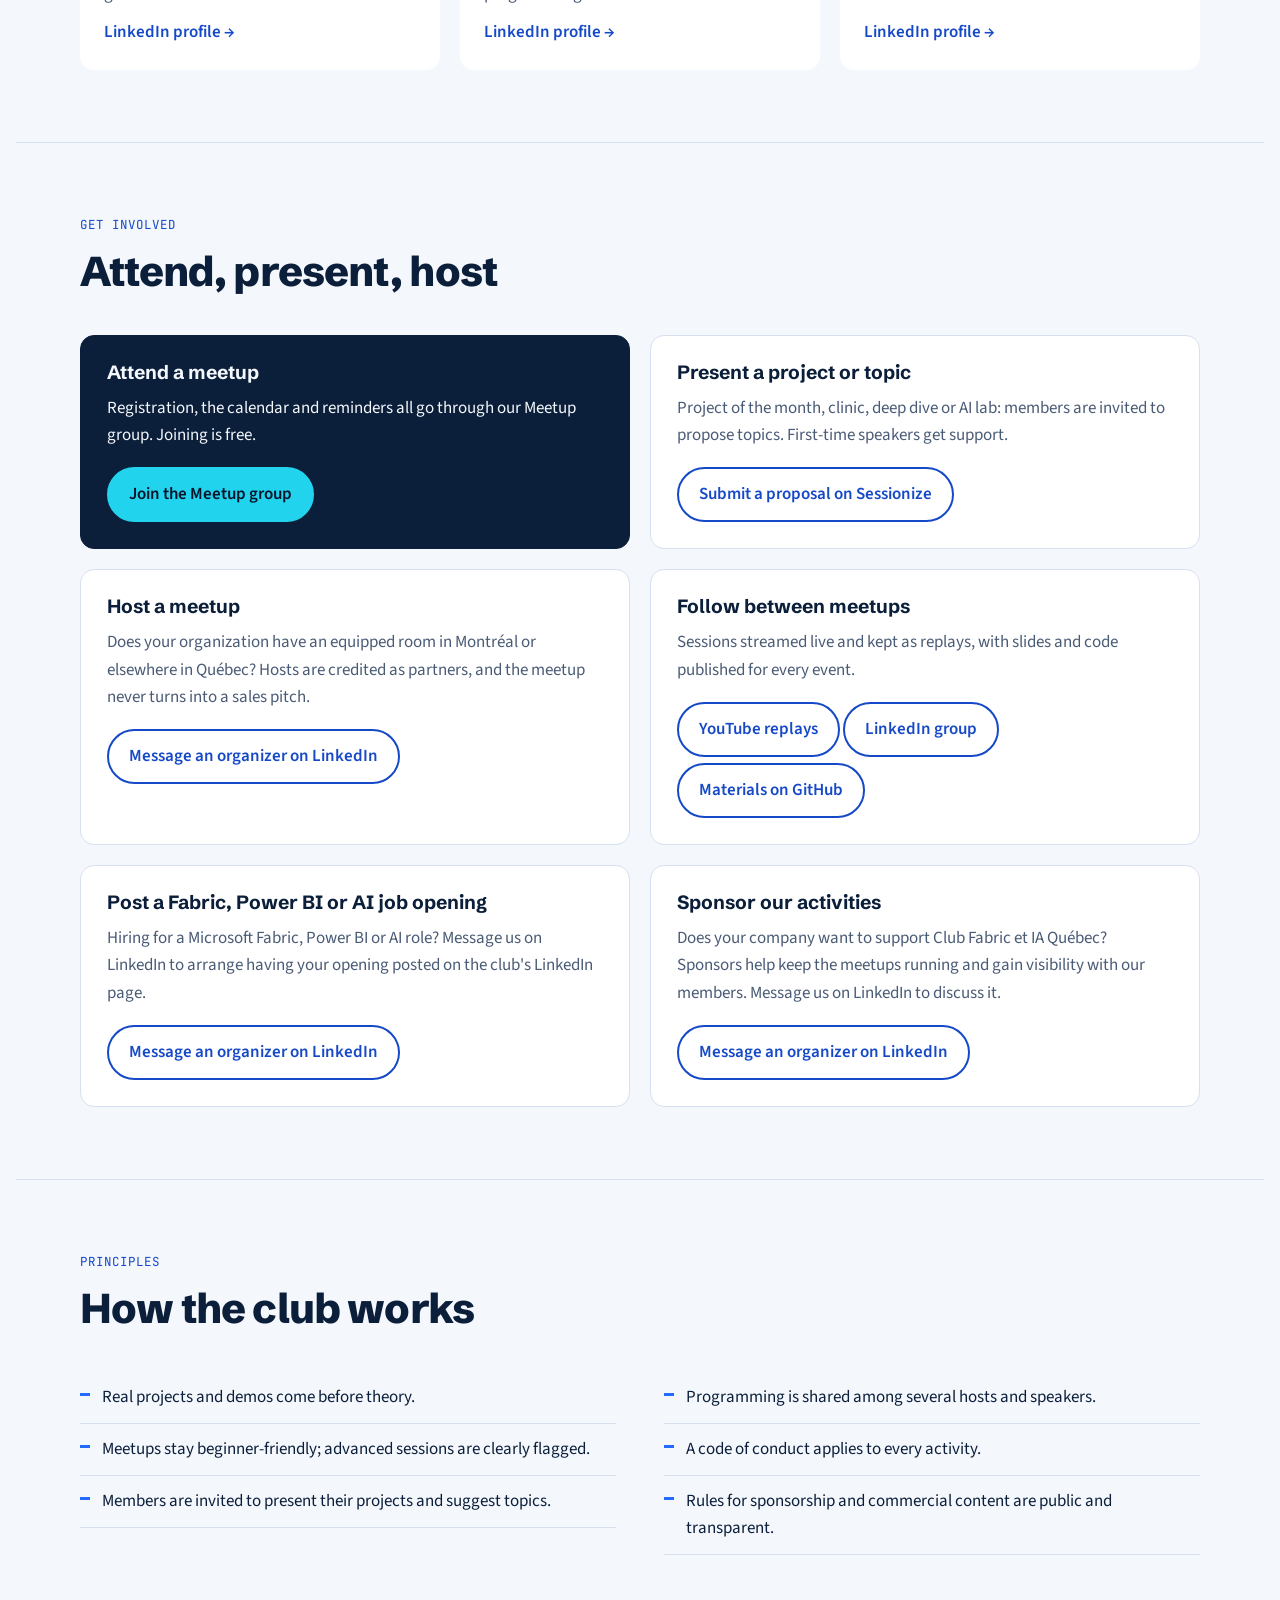
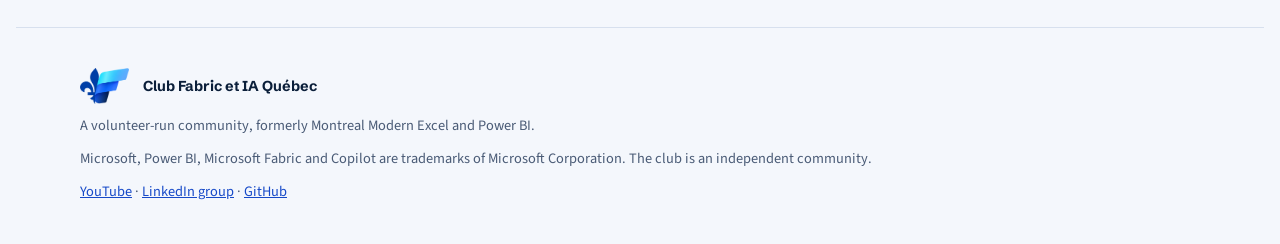
==== commit 2a94627c: "Ajouter l’inscription aux annonces des rencontres du Club" ====
--- a/en.html
+++ b/en.html
@@ -7,6 +7,7 @@
 <link rel="alternate" hreflang="fr" href="index.html">
 <link rel="alternate" hreflang="en" href="en.html">
 <link rel="stylesheet" href="styles.css">
+<script src="https://tally.so/widgets/embed.js" defer></script>
 <meta name="description" content="A Quebec community of practice for Power BI, Microsoft Fabric and AI agents.">
 <link rel="preconnect" href="https://fonts.googleapis.com">
 <link rel="preconnect" href="https://fonts.gstatic.com" crossorigin>
@@ -22,6 +23,7 @@
       <li><a href="#tracks">Tracks</a></li>
       <li><a href="#formats">Formats</a></li>
       <li><a href="#team">Team</a></li>
+      <li><a href="#updates">Club news</a></li>
     </ul>
     <a class="lang" href="index.html" hreflang="fr" lang="fr" aria-label="Version française">FR · <b>EN</b></a>
     <a class="btn btn-primary" href="#get-involved">Get involved</a>
@@ -52,6 +54,21 @@
 </header>
 
 <main>
+<section id="updates" class="updates" aria-labelledby="updates-title">
+  <div class="wrap updates-layout">
+    <div class="updates-copy">
+      <p class="eyebrow">Club news</p>
+      <h2 id="updates-title">When’s the next meetup?</h2>
+      <p class="lede">Our events on Power BI, Microsoft Fabric and AI are free. Sign up any time and we’ll email you the next date, the topic and a link to reserve your spot.</p>
+      <a href="https://tally.so/r/X5006d" hreflang="fr">Open the sign-up form on Tally (in French)</a>
+    </div>
+    <div class="updates-form">
+      <iframe src="https://tally.so/embed/X5006d?alignLeft=1&amp;hideTitle=1&amp;dynamicHeight=1" loading="lazy"
+        title="Sign up for Club Fabric et IA Québec event announcements (form in French)"></iframe>
+    </div>
+  </div>
+</section>
+
 <section id="mission">
   <div class="wrap">
     <div class="sec-head">
--- a/styles.css
+++ b/styles.css
@@ -73,6 +73,18 @@
 /* Sections */
 section{padding-block:72px;border-top:1px solid var(--line)}
 .sec-head{display:grid;gap:14px;margin-bottom:40px}
+
+.updates{background:var(--tint);margin-inline:-16px;padding-inline:16px;scroll-margin-top:64px}
+.updates-layout{display:grid;grid-template-columns:minmax(0,1fr) minmax(0,1.1fr);gap:clamp(24px,5vw,72px);align-items:center}
+.updates-copy{display:grid;justify-items:start;gap:16px}
+.updates-copy a{font-weight:600;text-underline-offset:3px}
+.updates-form{background:#fff;border:1px solid var(--line);border-radius:14px;padding:clamp(16px,2.5vw,32px);color-scheme:light}
+.updates-form iframe{display:block;border:0;width:100%;height:750px}
+@media (max-width:820px){
+  .updates{padding-block:44px}
+  .updates-layout{grid-template-columns:minmax(0,1fr)}
+}
+@media (max-width:440px){.updates-form iframe{height:940px}}
 
 /* Continuum */
 .flow{display:flex;flex-wrap:wrap;gap:0;margin-top:8px;list-style:none;padding:0}
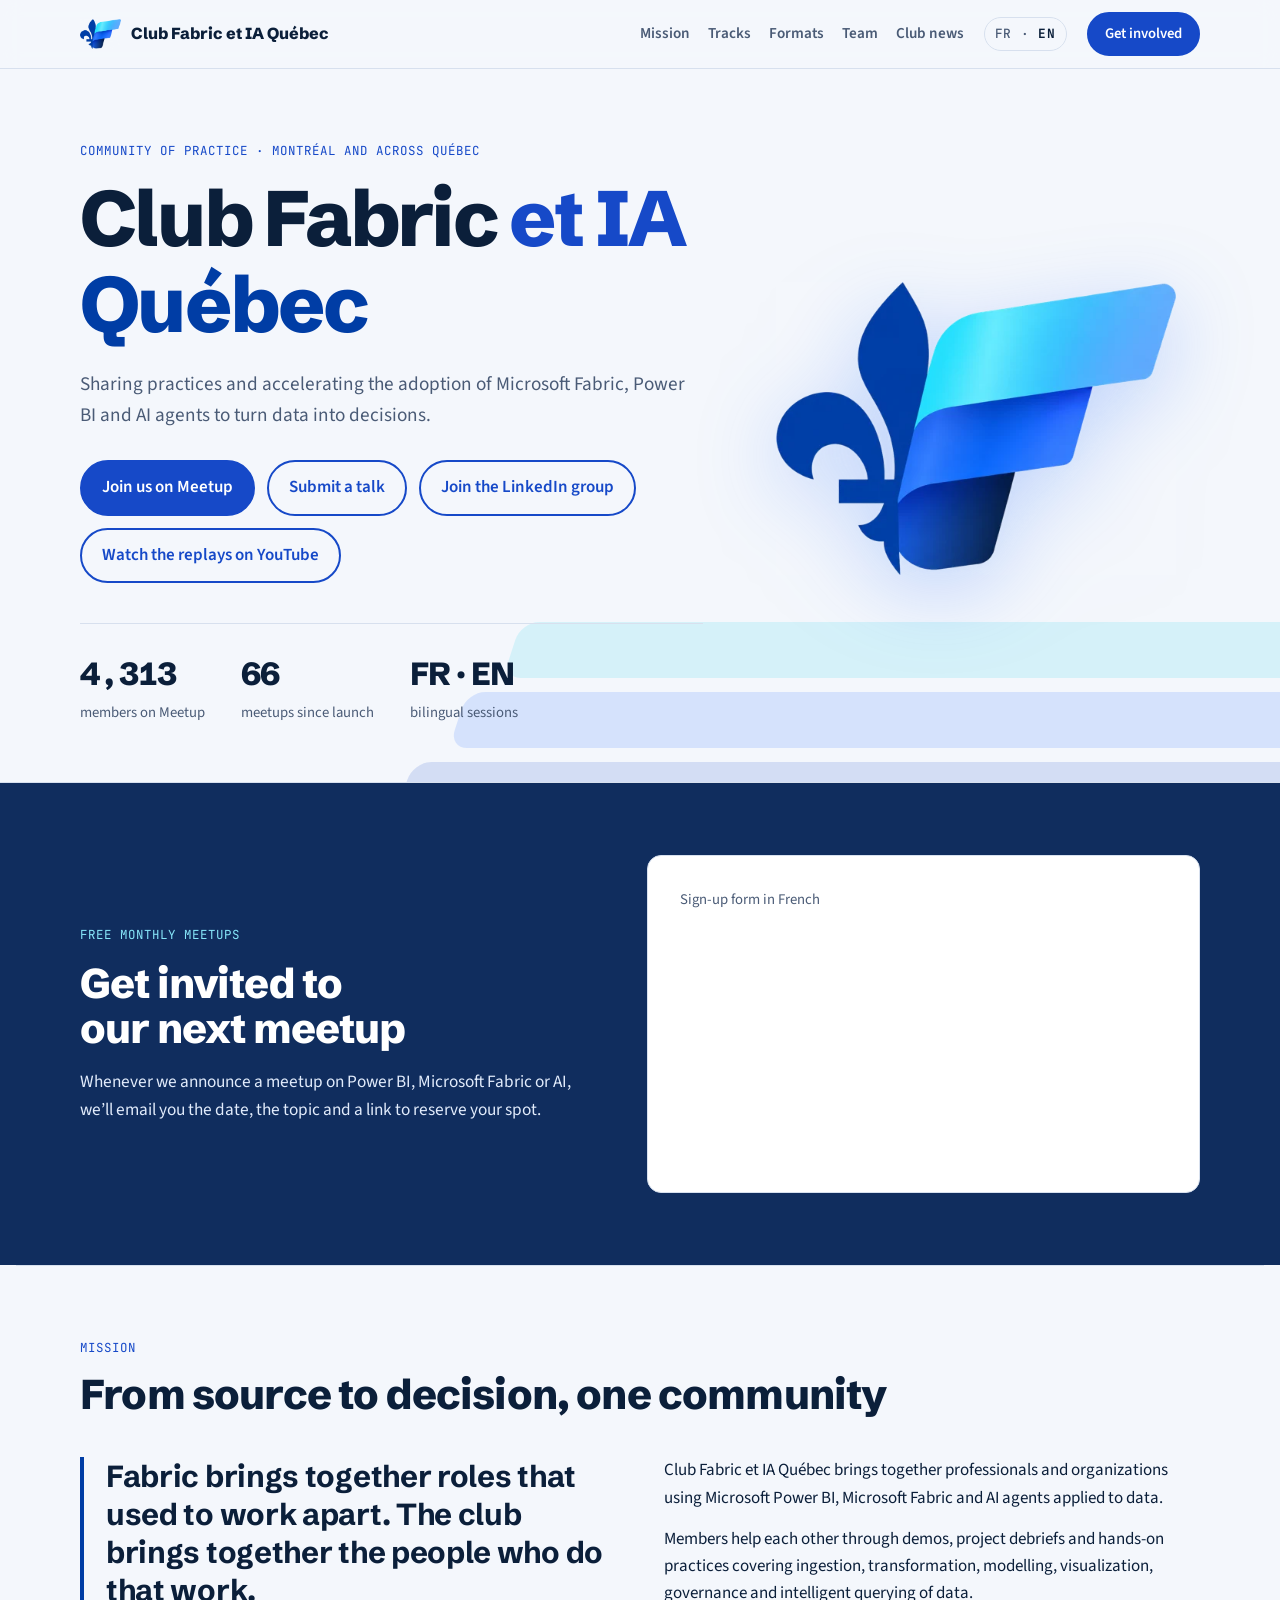
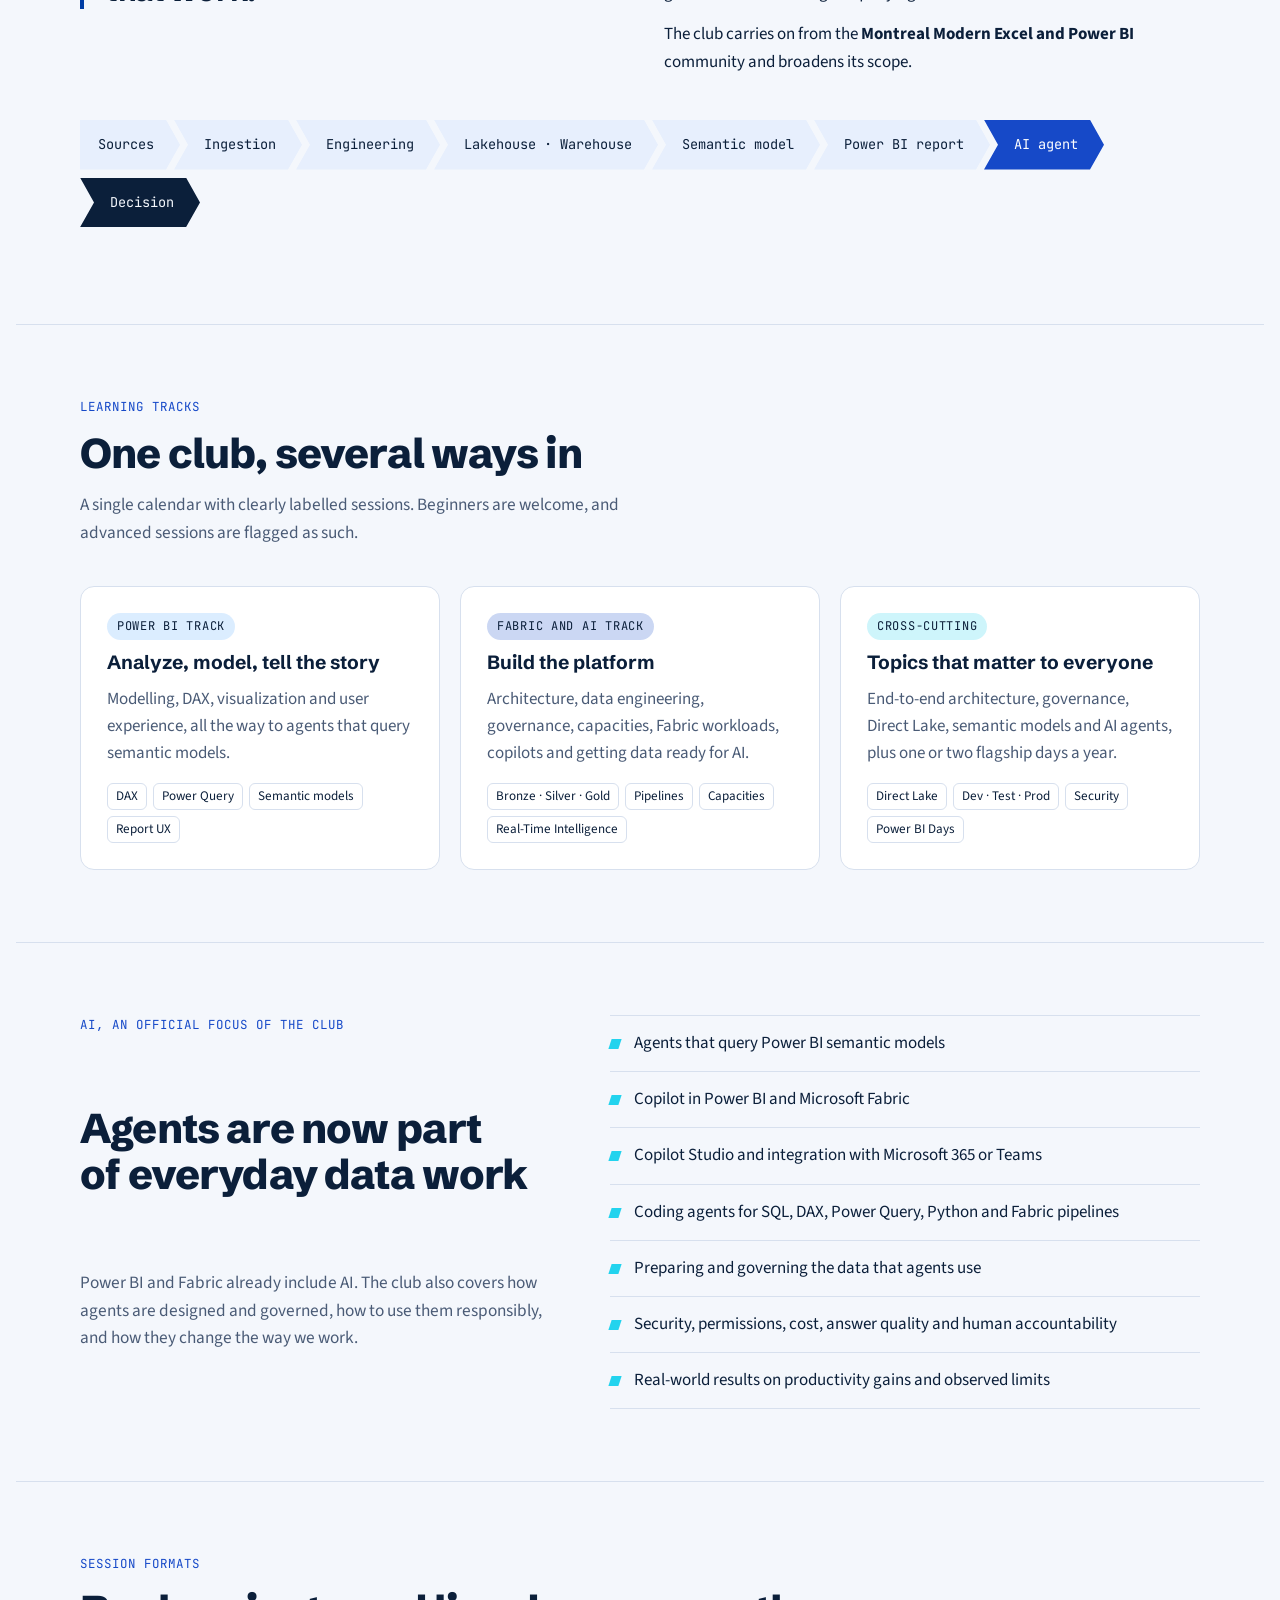
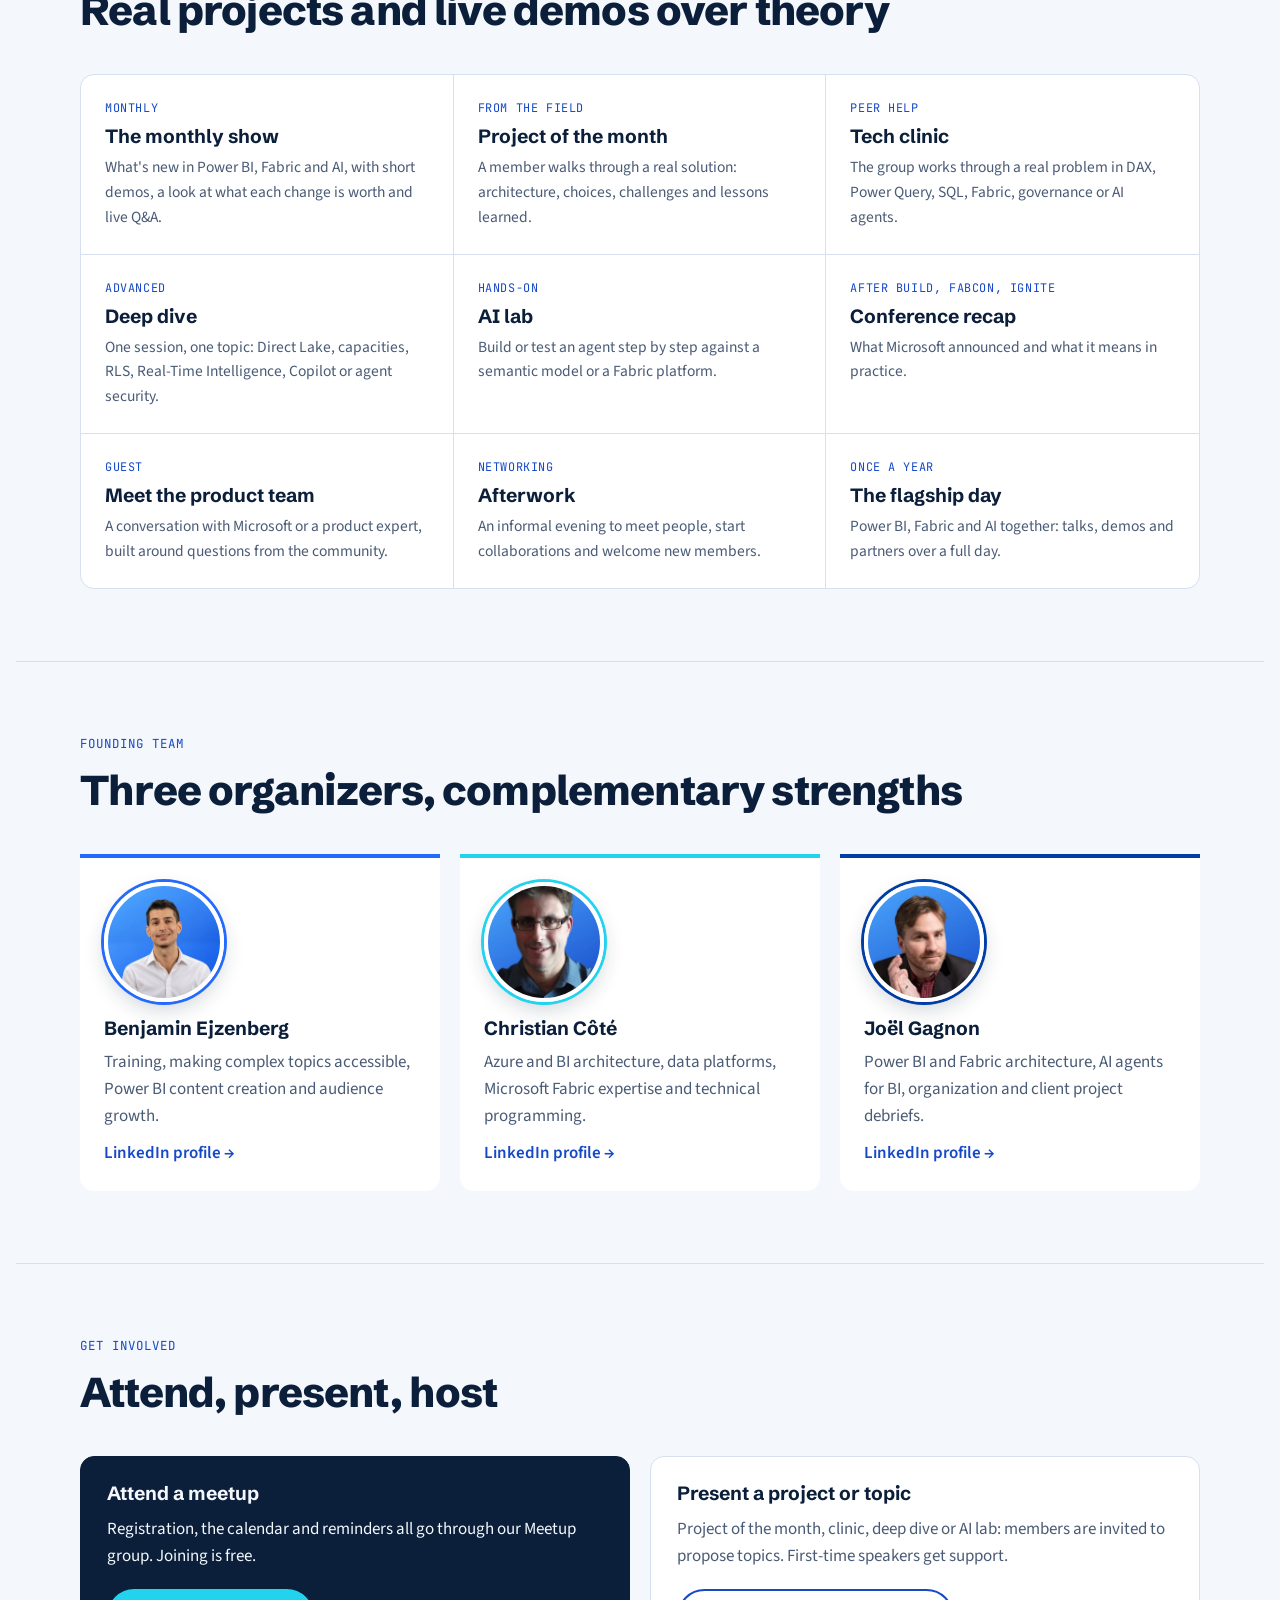
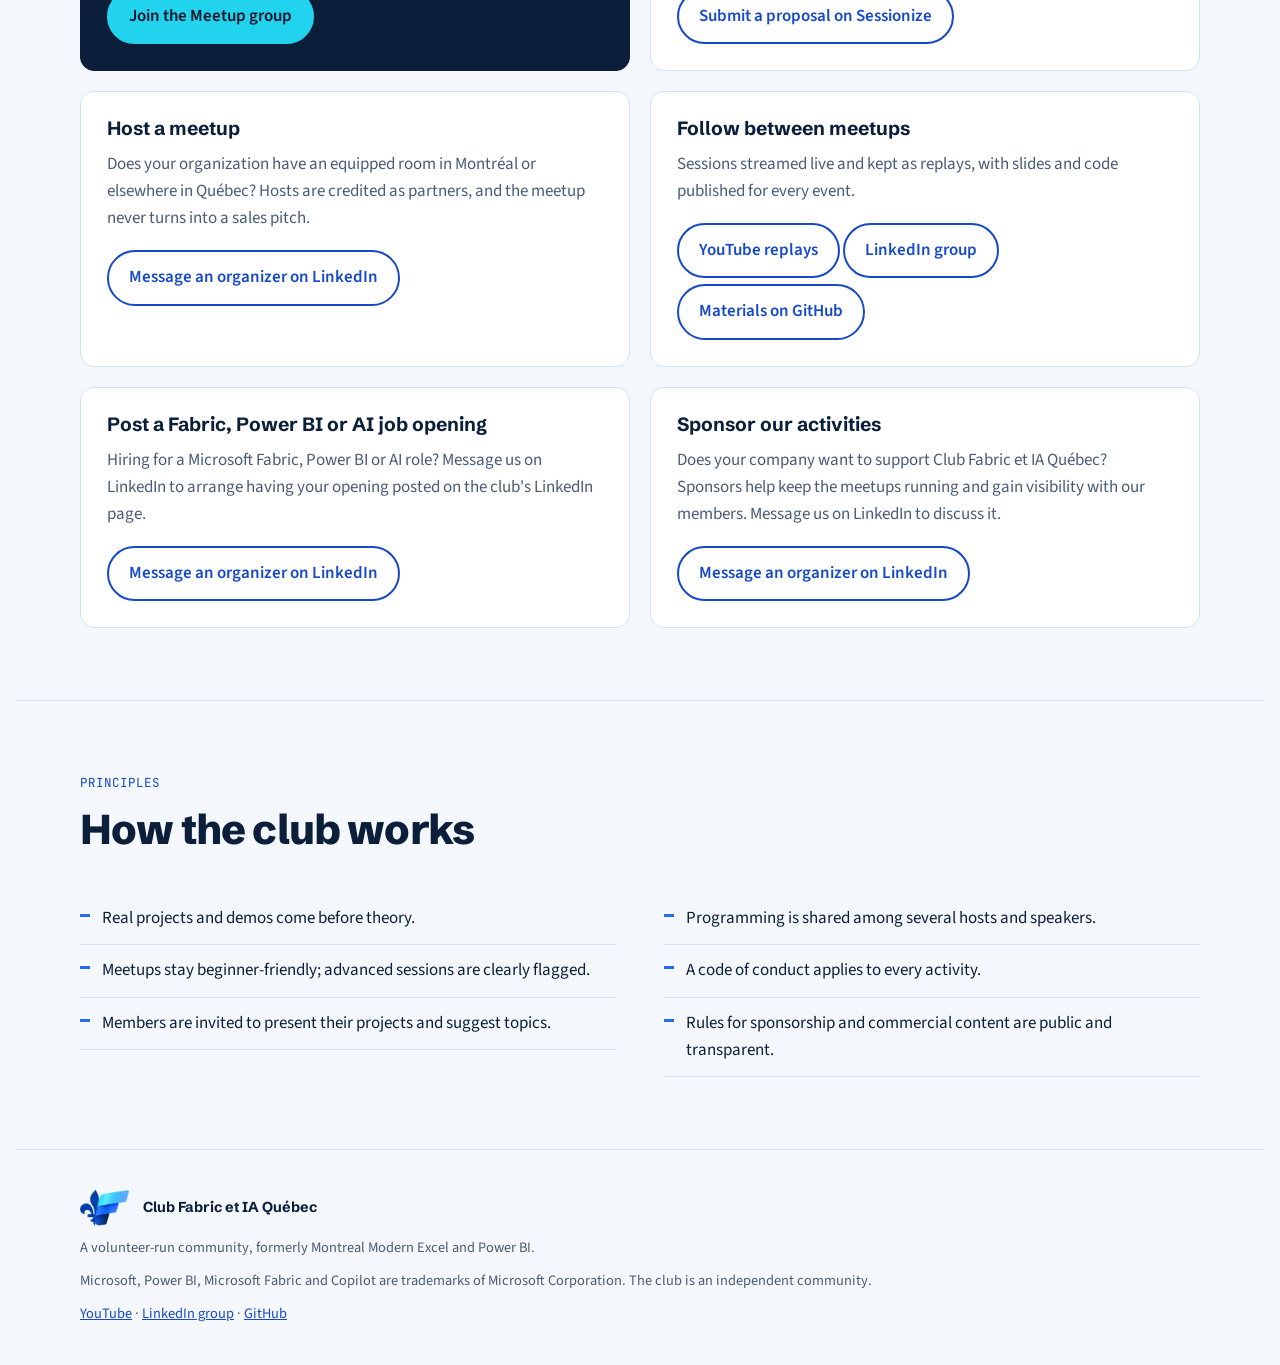
==== commit fd68a30e: "Mettre en avant les invitations du Club dans un bandeau bleu foncé" ====
--- a/en.html
+++ b/en.html
@@ -57,12 +57,12 @@
 <section id="updates" class="updates" aria-labelledby="updates-title">
   <div class="wrap updates-layout">
     <div class="updates-copy">
-      <p class="eyebrow">Club news</p>
-      <h2 id="updates-title">When’s the next meetup?</h2>
-      <p class="lede">Our events on Power BI, Microsoft Fabric and AI are free. Sign up any time and we’ll email you the next date, the topic and a link to reserve your spot.</p>
-      <a href="https://tally.so/r/X5006d" hreflang="fr">Open the sign-up form on Tally (in French)</a>
+      <p class="eyebrow">Free monthly meetups</p>
+      <h2 id="updates-title">Get invited to our next meetup</h2>
+      <p class="lede">Whenever we announce a meetup on Power BI, Microsoft Fabric or AI, we’ll email you the date, the topic and a link to reserve your spot.</p>
     </div>
     <div class="updates-form">
+      <p class="form-language">Sign-up form in French</p>
       <iframe src="https://tally.so/embed/X5006d?alignLeft=1&amp;hideTitle=1&amp;dynamicHeight=1" loading="lazy"
         title="Sign up for Club Fabric et IA Québec event announcements (form in French)"></iframe>
     </div>
--- a/styles.css
+++ b/styles.css
@@ -74,17 +74,18 @@
 section{padding-block:72px;border-top:1px solid var(--line)}
 .sec-head{display:grid;gap:14px;margin-bottom:40px}
 
-.updates{background:var(--tint);margin-inline:-16px;padding-inline:16px;scroll-margin-top:64px}
+.updates{background:#102d5e;color:#fff;margin-inline:-16px;padding-inline:16px;scroll-margin-top:64px}
 .updates-layout{display:grid;grid-template-columns:minmax(0,1fr) minmax(0,1.1fr);gap:clamp(24px,5vw,72px);align-items:center}
 .updates-copy{display:grid;justify-items:start;gap:16px}
-.updates-copy a{font-weight:600;text-underline-offset:3px}
+.updates-copy .eyebrow{color:#87e7fa}
+.updates-copy .lede{color:#e2ecfc}
+.form-language{font-size:.92rem;color:#4a5b76;margin-bottom:8px}
 .updates-form{background:#fff;border:1px solid var(--line);border-radius:14px;padding:clamp(16px,2.5vw,32px);color-scheme:light}
-.updates-form iframe{display:block;border:0;width:100%;height:750px}
+.updates-form iframe{display:block;border:0;width:100%;height:240px}
 @media (max-width:820px){
   .updates{padding-block:44px}
   .updates-layout{grid-template-columns:minmax(0,1fr)}
 }
-@media (max-width:440px){.updates-form iframe{height:940px}}
 
 /* Continuum */
 .flow{display:flex;flex-wrap:wrap;gap:0;margin-top:8px;list-style:none;padding:0}
